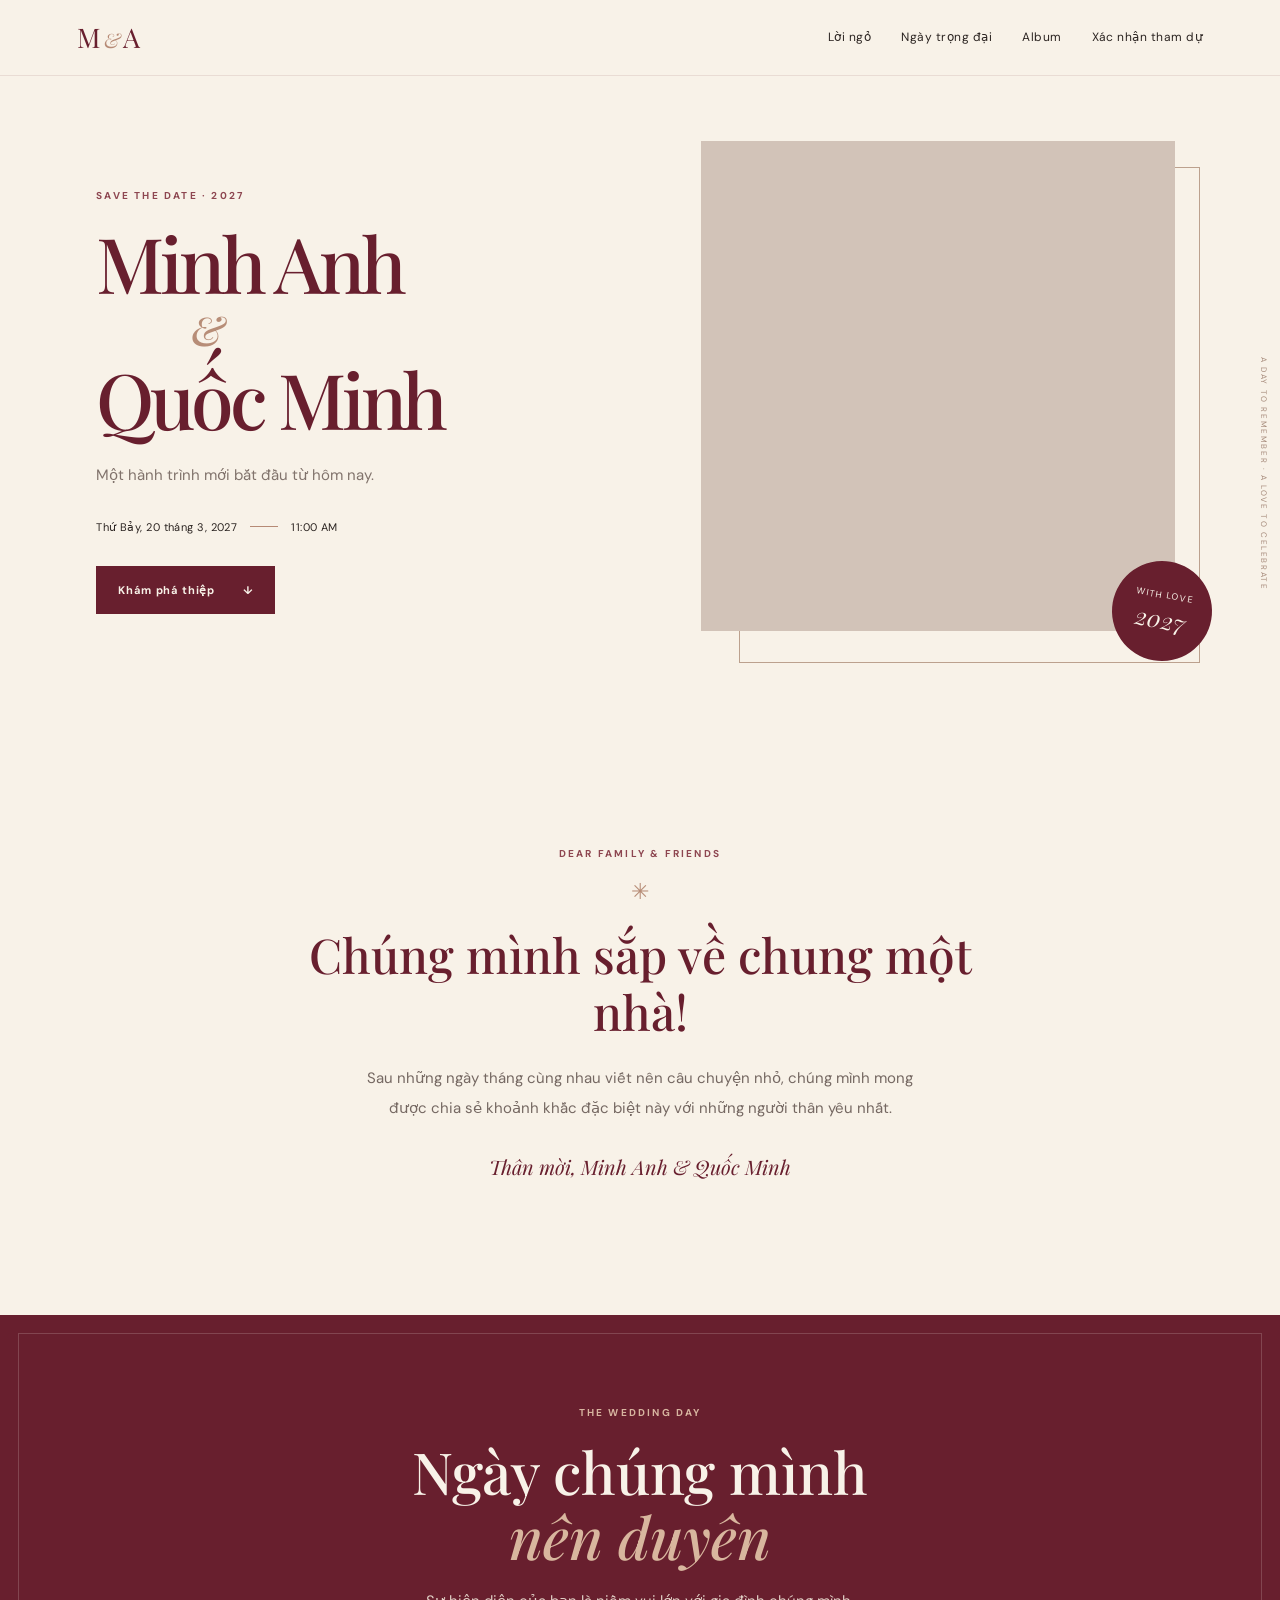
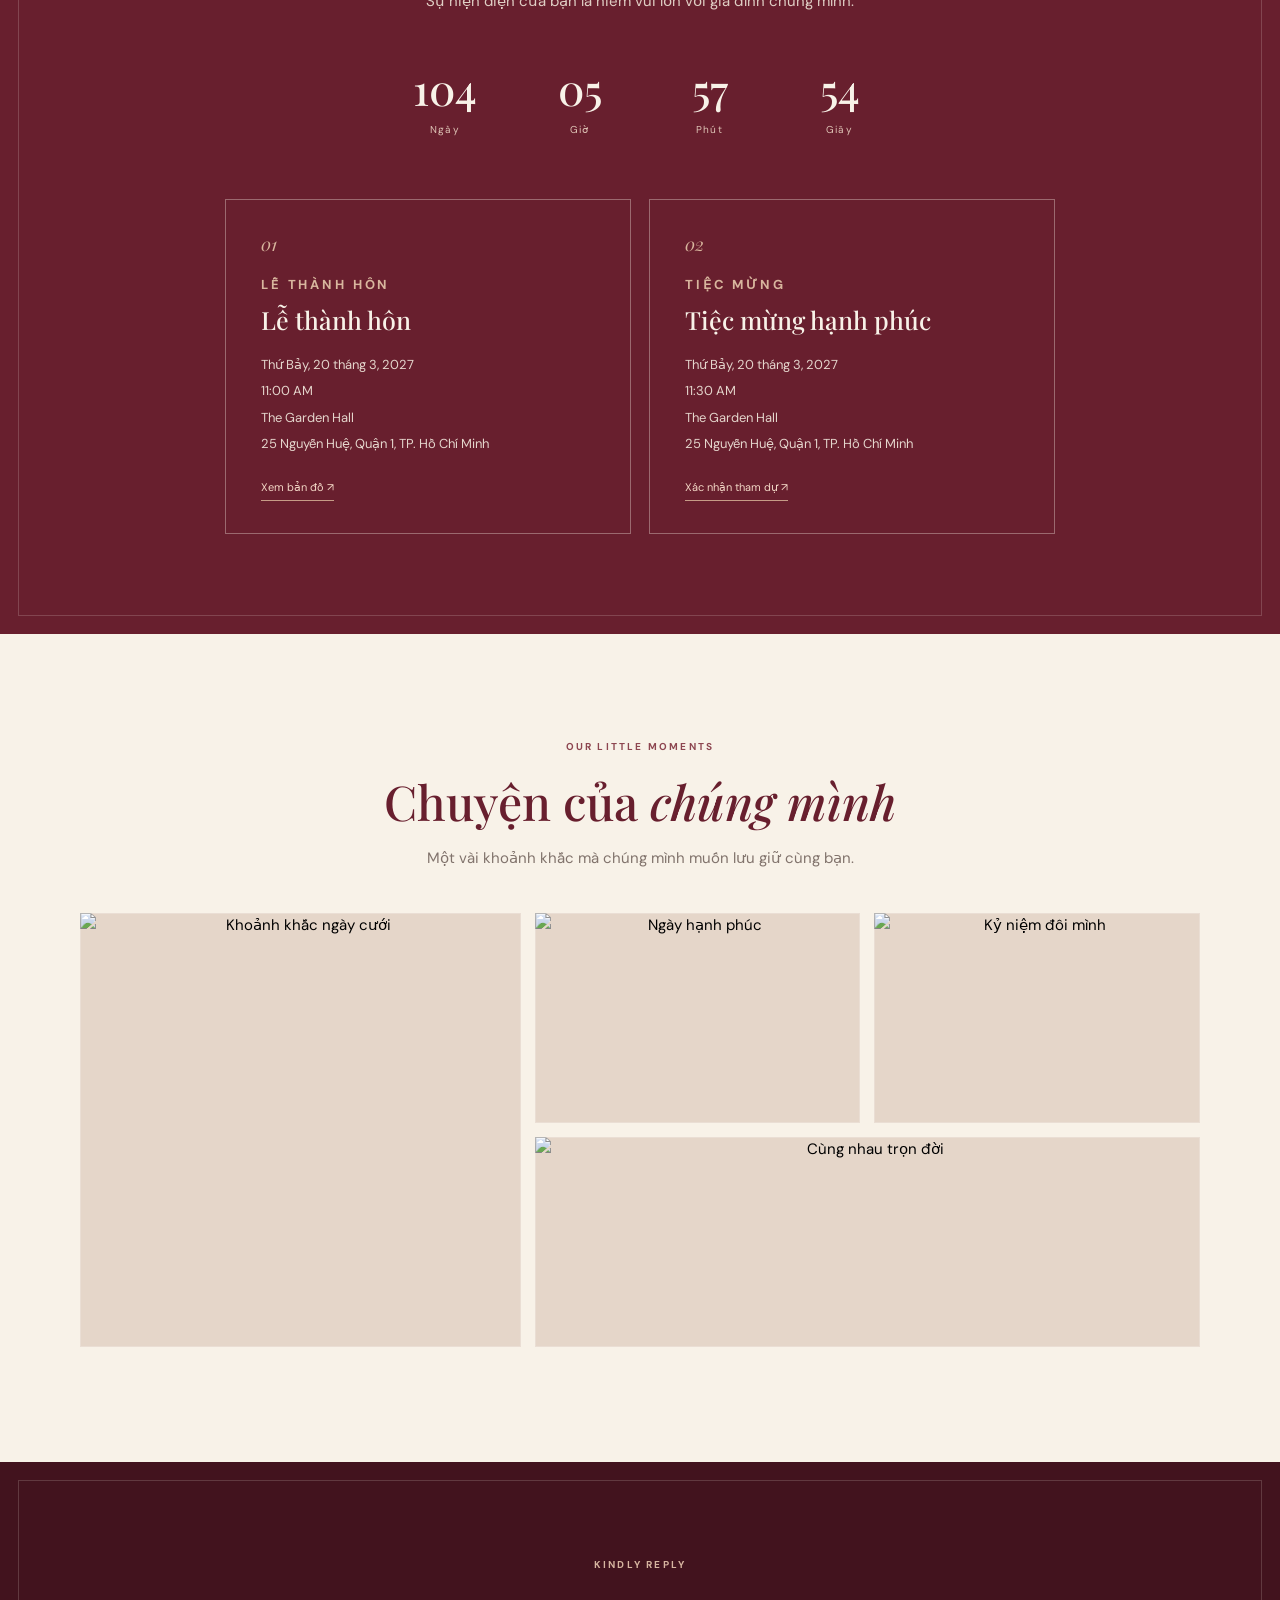
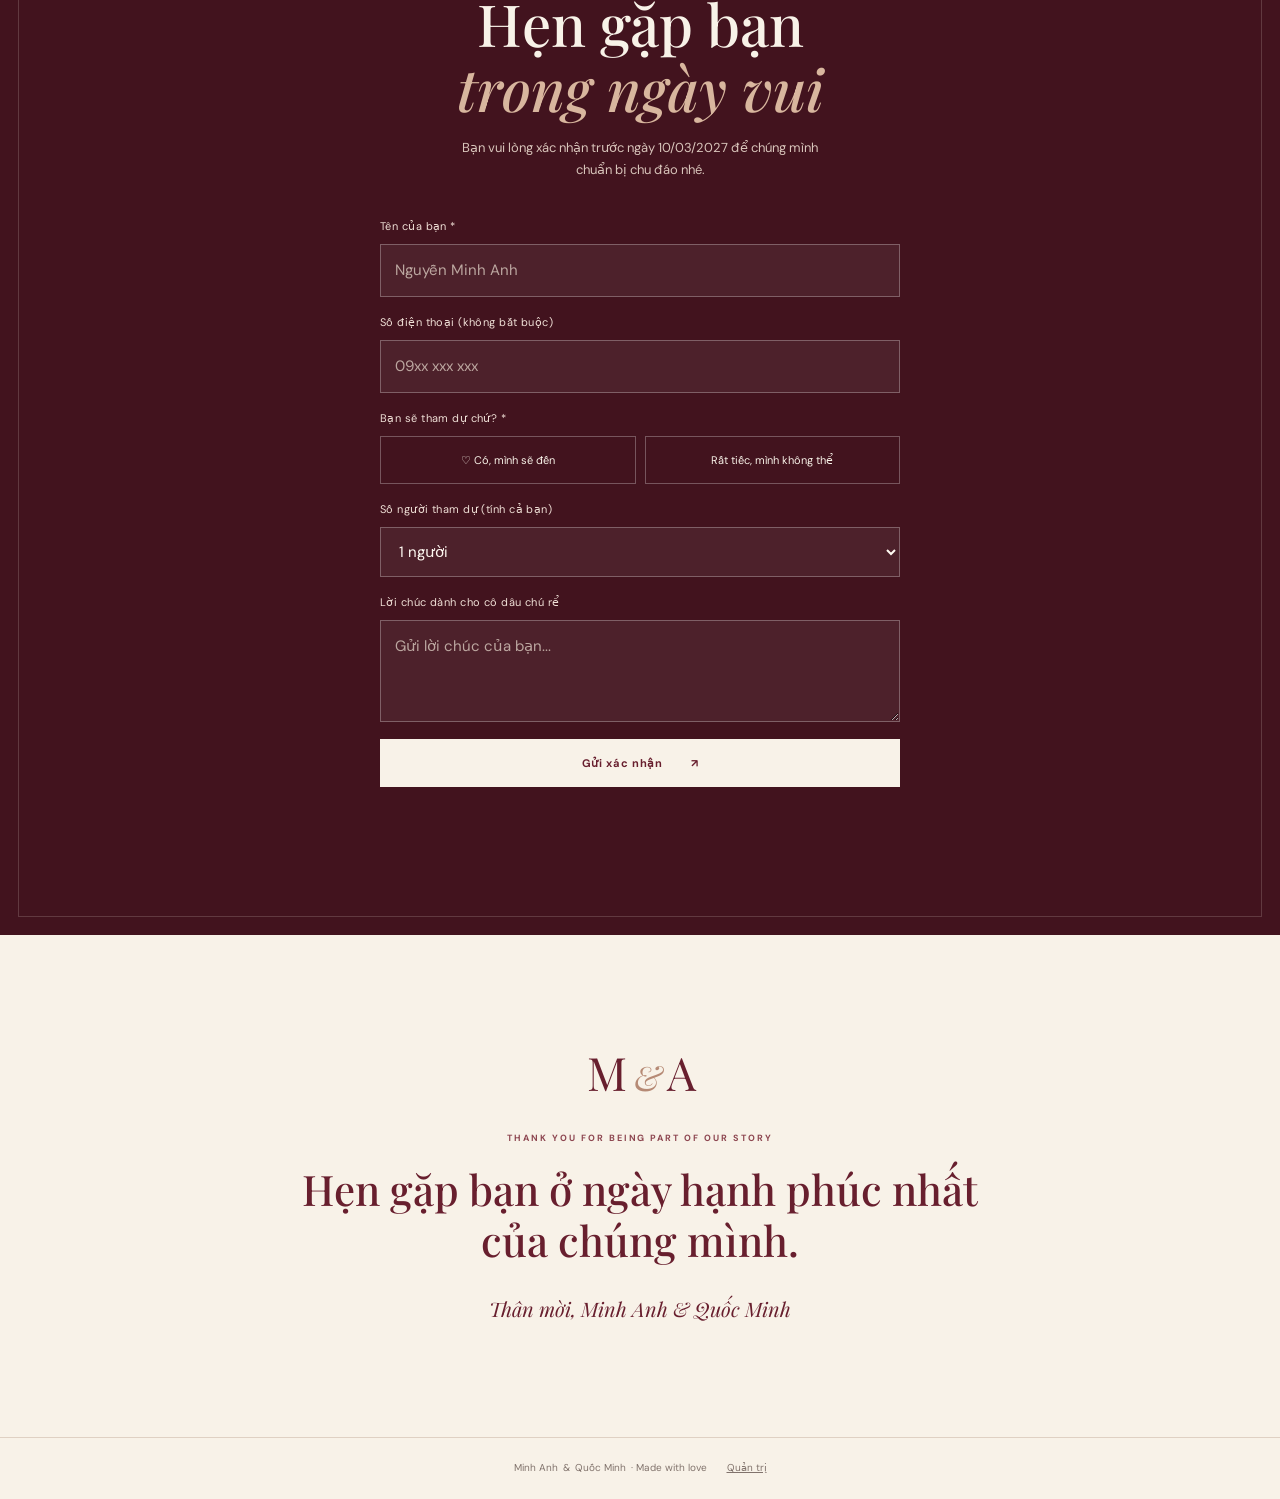
==== index.html @ 26b30cd2 "master" ====
<!doctype html>
<html lang="vi">
<head>
  <meta charset="utf-8">
  <meta name="viewport" content="width=device-width, initial-scale=1">
  <meta name="theme-color" content="#651d2b">
  <meta name="description" content="Thiệp mời cưới trực tuyến">
  <title>Thiệp cưới | Minh & An</title>
  <link rel="preconnect" href="https://fonts.googleapis.com">
  <link rel="preconnect" href="https://fonts.gstatic.com" crossorigin>
  <link href="https://fonts.googleapis.com/css2?family=DM+Sans:wght@400;500;600;700&family=Playfair+Display:ital,wght@0,500;0,600;0,700;1,500;1,600&display=swap" rel="stylesheet">
  <link rel="stylesheet" href="style.css">
</head>
<body class="invitation-page">
  <header class="site-header">
    <a class="brand" href="#home" aria-label="Về đầu trang">M <span>&</span> A</a>
    <nav class="desktop-nav" aria-label="Điều hướng chính">
      <a href="#story">Lời ngỏ</a><a href="#details">Ngày trọng đại</a><a href="#gallery">Album</a><a href="#rsvp">Xác nhận tham dự</a>
    </nav>
    <button class="menu-toggle" id="menuToggle" aria-label="Mở menu" aria-expanded="false">☰</button>
  </header>

  <main>
    <section class="hero section-shell" id="home">
      <div class="hero-copy">
        <p class="eyebrow" data-bind="eyebrow">SAVE THE DATE · 2027</p>
        <h1><span data-bind="bride">Minh Anh</span><i>&</i><span data-bind="groom">Quốc Minh</span></h1>
        <p class="hero-subtitle" data-bind="heroMessage">Một hành trình mới bắt đầu từ hôm nay.</p>
        <div class="hero-date"><span data-bind="dateText">Thứ Bảy, 20 tháng 3, 2027</span><span class="date-line"></span><span data-bind="timeText">11:00 AM</span></div>
        <a class="button button-dark" href="#details">Khám phá thiệp <span aria-hidden="true">↓</span></a>
      </div>
      <div class="hero-image-wrap">
        <div class="hero-image" id="heroImage" role="img" aria-label="Ảnh cô dâu chú rể"></div>
        <div class="image-stamp">WITH LOVE<br><span>2027</span></div>
      </div>
      <div class="hero-vertical">A DAY TO REMEMBER · A LOVE TO CELEBRATE</div>
    </section>

    <section class="intro-section section-shell" id="story">
      <p class="eyebrow">DEAR FAMILY & FRIENDS</p>
      <div class="ornament">✳</div>
      <h2 data-bind="introTitle">Chúng mình sắp về chung một nhà!</h2>
      <p class="body-copy" data-bind="introText">Sau những ngày tháng cùng nhau viết nên câu chuyện nhỏ, chúng mình mong được chia sẻ khoảnh khắc đặc biệt này với những người thân yêu nhất.</p>
      <p class="signature" data-bind="signature">Thân mời, Minh Anh & Quốc Minh</p>
    </section>

    <section class="details-section" id="details">
      <div class="details-inner section-shell">
        <div class="details-heading">
          <p class="eyebrow eyebrow-light">THE WEDDING DAY</p>
          <h2>Ngày chúng mình<br><em>nên duyên</em></h2>
          <p data-bind="detailsMessage">Sự hiện diện của bạn là niềm vui lớn với gia đình chúng mình.</p>
        </div>
        <div class="countdown" aria-label="Đếm ngược đến ngày cưới">
          <div><strong id="days">000</strong><span>Ngày</span></div>
          <div><strong id="hours">00</strong><span>Giờ</span></div>
          <div><strong id="minutes">00</strong><span>Phút</span></div>
          <div><strong id="seconds">00</strong><span>Giây</span></div>
        </div>
        <div class="event-grid">
          <article class="event-card">
            <span class="event-icon">01</span><p class="eyebrow">LỄ THÀNH HÔN</p>
            <h3 data-bind="ceremonyTitle">Lễ thành hôn</h3>
            <p data-bind="dateText">Thứ Bảy, 20 tháng 3, 2027</p>
            <p data-bind="timeText">11:00 AM</p>
            <p data-bind="venue">The Garden Hall</p>
            <p data-bind="address">25 Nguyễn Huệ, Quận 1, TP. Hồ Chí Minh</p>
            <a class="text-link" id="mapLink" href="https://maps.google.com" target="_blank" rel="noreferrer">Xem bản đồ ↗</a>
          </article>
          <article class="event-card">
            <span class="event-icon">02</span><p class="eyebrow">TIỆC MỪNG</p>
            <h3 data-bind="receptionTitle">Tiệc mừng hạnh phúc</h3>
            <p data-bind="dateText">Thứ Bảy, 20 tháng 3, 2027</p>
            <p data-bind="receptionTime">11:30 AM</p>
            <p data-bind="venue">The Garden Hall</p>
            <p data-bind="address">25 Nguyễn Huệ, Quận 1, TP. Hồ Chí Minh</p>
            <a class="text-link" href="#rsvp">Xác nhận tham dự ↗</a>
          </article>
        </div>
      </div>
    </section>

    <section class="gallery-section section-shell" id="gallery">
      <div class="section-heading">
        <p class="eyebrow">OUR LITTLE MOMENTS</p><h2>Chuyện của <em>chúng mình</em></h2>
        <p>Một vài khoảnh khắc mà chúng mình muốn lưu giữ cùng bạn.</p>
      </div>
      <div class="gallery-grid" id="galleryGrid"></div>
    </section>

    <section class="rsvp-section" id="rsvp">
      <div class="rsvp-card">
        <p class="eyebrow eyebrow-light">KINDLY REPLY</p>
        <h2>Hẹn gặp bạn<br><em>trong ngày vui</em></h2>
        <p class="rsvp-intro">Bạn vui lòng xác nhận trước ngày <span data-bind="rsvpDeadline">10/03/2027</span> để chúng mình chuẩn bị chu đáo nhé.</p>
        <form id="rsvpForm" class="rsvp-form">
          <label for="guestName">Tên của bạn *</label><input id="guestName" name="name" required maxlength="100" placeholder="Nguyễn Minh Anh">
          <label for="guestPhone">Số điện thoại (không bắt buộc)</label><input id="guestPhone" name="phone" inputmode="tel" maxlength="30" placeholder="09xx xxx xxx">
          <label>Bạn sẽ tham dự chứ? *</label>
          <div class="radio-cards"><label><input type="radio" name="attendance" value="yes" required><span>♡ Có, mình sẽ đến</span></label><label><input type="radio" name="attendance" value="no"><span>Rất tiếc, mình không thể</span></label></div>
          <label for="guestCount">Số người tham dự (tính cả bạn)</label><select id="guestCount" name="count"><option value="1">1 người</option><option value="2">2 người</option><option value="3">3 người</option><option value="4">4 người</option><option value="5">5 người</option></select>
          <label for="guestMessage">Lời chúc dành cho cô dâu chú rể</label><textarea id="guestMessage" name="message" rows="3" maxlength="500" placeholder="Gửi lời chúc của bạn..."></textarea>
          <button class="button button-cream" type="submit">Gửi xác nhận <span>↗</span></button>
          <p id="rsvpFeedback" class="form-feedback" role="status"></p>
        </form>
      </div>
    </section>

    <section class="closing-section section-shell">
      <div class="closing-mark">M <span>&</span> A</div>
      <p class="eyebrow">THANK YOU FOR BEING PART OF OUR STORY</p>
      <h2 data-bind="closingText">Hẹn gặp bạn ở ngày hạnh phúc nhất của chúng mình.</h2>
      <p class="signature" data-bind="signature">Thân mời, Minh Anh & Quốc Minh</p>
    </section>
  </main>

  <footer class="site-footer"><span data-bind="bride">Minh Anh</span> & <span data-bind="groom">Quốc Minh</span> · Made with love <a href="admin.html">Quản trị</a></footer>
  <script src="app.js"></script>
</body>
</html>
---- style.css ----
:root{--wine:#681f2e;--wine-deep:#42131e;--wine-light:#8d4650;--cream:#f8f2e8;--paper:#fffaf2;--ink:#2b2421;--muted:#81736c;--line:#dfd1c3;--serif:"Playfair Display",Georgia,serif;--sans:"DM Sans",Arial,sans-serif}*{box-sizing:border-box}html{scroll-behavior:smooth;scroll-padding-top:80px}body{margin:0;background:var(--cream);color:var(--ink);font-family:var(--sans);font-size:15px;line-height:1.65}a{color:inherit;text-decoration:none}button,input,textarea,select{font:inherit}.site-header{height:76px;padding:0 6vw;display:flex;align-items:center;justify-content:space-between;background:var(--cream);position:sticky;top:0;z-index:20;border-bottom:1px solid rgba(104,31,46,.1)}.brand,.closing-mark{font-family:var(--serif);font-size:27px;color:var(--wine);letter-spacing:-2px}.brand span,.closing-mark span{font-style:italic;font-size:.75em;color:#b68a75}.desktop-nav{display:flex;gap:30px;font-size:12px;letter-spacing:.04em}.desktop-nav a:hover,.text-link:hover{color:#a15b5b}.menu-toggle{display:none;border:0;background:none;color:var(--wine);font-size:24px}.section-shell{width:min(1120px,88vw);margin:auto}.hero{min-height:650px;display:grid;grid-template-columns:1fr .92fr;align-items:center;gap:7%;padding-top:65px;padding-bottom:85px;position:relative}.hero-copy{padding:35px 0 35px 3%}.eyebrow{font-size:10px;letter-spacing:.22em;font-weight:700;color:var(--wine-light);margin:0 0 18px}.hero h1{font:500 clamp(48px,6vw,82px)/1.03 var(--serif);letter-spacing:-.055em;color:var(--wine);margin:0 0 25px;display:flex;flex-direction:column}.hero h1 i{font-size:.53em;font-weight:500;padding:7px 0 8px 18%;color:#b78d77}.hero-subtitle{color:var(--muted);max-width:340px;margin-bottom:28px}.hero-date{display:flex;gap:13px;align-items:center;font-size:11px;letter-spacing:.04em;margin:30px 0}.date-line{width:28px;height:1px;background:#b68a75}.button{min-height:48px;padding:0 22px;display:inline-flex;align-items:center;justify-content:center;gap:28px;border:0;cursor:pointer;letter-spacing:.06em;font-size:11px;font-weight:700;transition:transform .2s,background .2s}.button:hover{transform:translateY(-2px)}.button-dark{background:var(--wine);color:var(--cream)}.button-cream{background:var(--cream);color:var(--wine);width:100%;margin-top:8px}.hero-image-wrap{position:relative;padding:0 5% 6% 0}.hero-image{height:490px;background:#d7c2b2 url("https://images.unsplash.com/photo-1519741497674-611481863552?auto=format&fit=crop&w=1100&q=85") center/cover no-repeat;filter:saturate(.7)}.hero-image-wrap:after{content:"";position:absolute;z-index:-1;top:5%;right:0;width:92%;height:95%;border:1px solid #bca18e}.image-stamp{position:absolute;right:-12px;bottom:0;background:var(--wine);color:var(--cream);width:100px;height:100px;border-radius:50%;display:grid;place-content:center;text-align:center;font-size:9px;letter-spacing:.15em;line-height:1.8;transform:rotate(10deg)}.image-stamp span{font:italic 24px var(--serif);letter-spacing:0}.hero-vertical{position:absolute;right:-5.5vw;top:42%;writing-mode:vertical-rl;font-size:8px;letter-spacing:.2em;color:#a68b7b}.intro-section{text-align:center;padding:100px 0 115px;max-width:720px}.intro-section .eyebrow{margin-bottom:12px}.ornament{font-size:22px;color:#b78d77;margin:12px}.intro-section h2,.section-heading h2,.closing-section h2{font:500 clamp(30px,4vw,48px)/1.2 var(--serif);color:var(--wine);margin:15px 0 22px}.body-copy{max-width:560px;margin:0 auto;color:#756862;line-height:2}.signature{font:italic 20px var(--serif);color:var(--wine);margin-top:30px}.details-section{background:var(--wine);color:var(--cream);padding:90px 0 100px;position:relative;overflow:hidden}.details-section:before{content:"";position:absolute;inset:18px;border:1px solid rgba(248,242,232,.18);pointer-events:none}.details-inner{position:relative}.details-heading{text-align:center;max-width:560px;margin:auto}.eyebrow-light{color:#d7b5a0}.details-heading h2,.rsvp-card h2{font:500 clamp(38px,5vw,58px)/1.12 var(--serif);margin:0 0 20px}.details-heading h2 em,.rsvp-card h2 em{color:#d8b69e;font-weight:500}.details-heading>p:last-child{color:#e0cfc5}.countdown{display:flex;justify-content:center;gap:clamp(20px,6vw,75px);margin:45px 0 60px}.countdown div{display:flex;flex-direction:column;text-align:center;min-width:55px}.countdown strong{font:500 clamp(30px,4vw,43px) var(--serif);font-variant-numeric:tabular-nums}.countdown span{font-size:10px;color:#dfc5b7;letter-spacing:.13em;margin-top:5px}.event-grid{display:grid;grid-template-columns:1fr 1fr;gap:18px;max-width:830px;margin:auto}.event-card{border:1px solid rgba(248,242,232,.35);padding:32px 35px;position:relative}.event-icon{font:italic 18px var(--serif);color:#d8b69e;display:block;margin-bottom:18px}.event-card .eyebrow{color:#d8b69e;margin-bottom:8px}.event-card h3{font:500 25px var(--serif);margin:0 0 18px}.event-card p{margin:5px 0;color:#e4d5cc;font-size:13px}.event-card .text-link{display:inline-block;border-bottom:1px solid #c69c87;margin-top:18px;padding-bottom:4px;color:#f3d7c6;font-size:11px}.gallery-section{padding:105px 0 115px}.section-heading{text-align:center;margin-bottom:42px}.section-heading h2{margin:0 0 15px}.section-heading>p:last-child{color:var(--muted)}.gallery-grid{display:grid;grid-template-columns:1.15fr .85fr .85fr;grid-template-rows:210px 210px;gap:14px}.gallery-item{position:relative;overflow:hidden;background:#e5d6c9;cursor:pointer;border:0;padding:0;min-height:170px}.gallery-item:first-child{grid-row:span 2}.gallery-item:nth-child(4){grid-column:2 / 4}.gallery-item img{width:100%;height:100%;object-fit:cover;display:block;transition:transform .6s;filter:saturate(.72)}.gallery-item:hover img{transform:scale(1.04)}.gallery-item:after{content:"";position:absolute;inset:0;border:1px solid rgba(255,255,255,.2);pointer-events:none}.rsvp-section{background:var(--wine-deep);padding:95px 6vw;display:flex;justify-content:center;position:relative}.rsvp-section:before{content:"";position:absolute;inset:18px;border:1px solid rgba(248,242,232,.17);pointer-events:none}.rsvp-card{width:min(520px,100%);color:var(--cream);position:relative}.rsvp-card>.eyebrow,.rsvp-card h2{text-align:center}.rsvp-card h2{margin-bottom:16px}.rsvp-intro{text-align:center;color:#d8c4ba;font-size:13px;margin:0 auto 30px;max-width:380px}.rsvp-form{display:flex;flex-direction:column;gap:9px}.rsvp-form>label{font-size:11px;letter-spacing:.04em;margin-top:7px;color:#f0e0d7}.rsvp-form input:not([type=radio]),.rsvp-form textarea,.rsvp-form select{width:100%;background:rgba(255,255,255,.06);border:1px solid rgba(255,255,255,.28);padding:13px 14px;color:#fffaf2;border-radius:0;outline:none}.rsvp-form input::placeholder,.rsvp-form textarea::placeholder{color:#bca7a0}.rsvp-form select option{color:#2b2421}.rsvp-form input:focus,.rsvp-form textarea:focus,.rsvp-form select:focus{border-color:#e4c1aa}.radio-cards{display:grid;grid-template-columns:1fr 1fr;gap:9px}.radio-cards label{cursor:pointer}.radio-cards input{position:absolute;opacity:0}.radio-cards span{display:flex;align-items:center;justify-content:center;min-height:48px;border:1px solid rgba(255,255,255,.28);font-size:11px;padding:8px;text-align:center}.radio-cards input:checked+span{background:var(--cream);color:var(--wine)}.form-feedback{min-height:20px;text-align:center;font-size:12px;color:#e6c7b4}.closing-section{text-align:center;padding:100px 0 95px;max-width:700px}.closing-mark{font-size:46px;margin-bottom:20px}.closing-section h2{font-size:clamp(28px,4vw,42px)}.closing-section .eyebrow{font-size:9px}.site-footer{border-top:1px solid var(--line);padding:22px 6vw;display:flex;justify-content:center;align-items:center;gap:5px;font-size:10px;color:var(--muted)}.site-footer a{margin-left:15px;text-decoration:underline}.menu-toggle{cursor:pointer}
.admin-page{background:#f4efe7;min-height:100vh}.admin-header{background:var(--wine);color:var(--cream);padding:20px max(5vw,20px);display:flex;align-items:center;justify-content:space-between;gap:20px}.admin-header h1{font:500 25px var(--serif);margin:0}.admin-header p{font-size:12px;margin:4px 0 0;color:#e2cfc5}.admin-header .button{background:var(--cream);color:var(--wine)}.admin-layout{width:min(1160px,92vw);margin:35px auto 70px;display:grid;grid-template-columns:220px 1fr;gap:25px;align-items:start}.admin-sidebar{background:#fffaf4;padding:15px;position:sticky;top:20px;border:1px solid var(--line)}.admin-tab{display:block;width:100%;text-align:left;border:0;background:transparent;padding:12px 13px;cursor:pointer;color:#655750;font-size:13px}.admin-tab.active,.admin-tab:hover{background:#f0e4d9;color:var(--wine)}.admin-main{min-width:0}.admin-panel{display:none;background:#fffaf4;border:1px solid var(--line);padding:clamp(20px,4vw,38px)}.admin-panel.active{display:block}.admin-panel h2{font:500 30px var(--serif);color:var(--wine);margin:0 0 8px}.panel-desc{color:var(--muted);font-size:13px;margin:0 0 25px}.admin-form{display:grid;grid-template-columns:1fr 1fr;gap:16px}.field{display:flex;flex-direction:column;gap:6px}.field.full{grid-column:1/-1}.field label{font-size:12px;font-weight:600;color:#554741}.field input,.field textarea,.field select{border:1px solid #d9cabe;background:white;padding:11px 12px;width:100%;min-width:0;color:var(--ink);border-radius:0}.field input:focus,.field textarea:focus{outline:1px solid var(--wine)}.admin-actions{display:flex;gap:10px;flex-wrap:wrap;margin-top:22px}.admin-button{background:var(--wine);color:white;border:0;padding:12px 17px;font-size:12px;cursor:pointer}.admin-button.secondary{background:transparent;color:var(--wine);border:1px solid var(--wine)}.notice{background:#f3e8dc;padding:12px 14px;font-size:12px;color:#6c4a3c;margin:15px 0;line-height:1.6}.admin-status{font-size:12px;color:#39714d;min-height:20px;margin-top:12px}.table-wrap{overflow-x:auto}.rsvp-table{border-collapse:collapse;width:100%;font-size:12px;margin-top:15px}.rsvp-table th,.rsvp-table td{padding:11px 10px;border-bottom:1px solid var(--line);text-align:left;white-space:nowrap}.rsvp-table th{color:var(--wine);background:#f5ece3}.rsvp-table td:last-child{white-space:normal}.empty-state{padding:30px;text-align:center;color:var(--muted);font-size:13px}.photo-fields{display:grid;grid-template-columns:1fr 1fr;gap:14px}.photo-row{border:1px solid var(--line);padding:13px;min-width:0}.photo-row label{font-size:11px;display:block;margin-bottom:6px}.photo-row input{width:100%;padding:9px;border:1px solid var(--line);margin-bottom:8px}.photo-row img{width:100%;height:110px;object-fit:cover;background:#eee;display:block}.danger{color:#8a2936}.small{font-size:11px;color:var(--muted)}
@media(max-width:760px){.site-header{height:64px;padding:0 6vw}.menu-toggle{display:block}.desktop-nav{display:none;position:absolute;top:64px;left:0;right:0;background:var(--cream);padding:18px 6vw 24px;flex-direction:column;gap:16px;border-bottom:1px solid var(--line)}.desktop-nav.open{display:flex}.hero{grid-template-columns:1fr;gap:28px;padding-top:48px;padding-bottom:70px;width:86vw}.hero-copy{padding:0}.hero h1{font-size:clamp(54px,14vw,78px)}.hero-image-wrap{width:90%;margin:0 auto}.hero-image{height:370px}.hero-vertical{display:none}.hero-date{flex-wrap:wrap}.intro-section{padding:75px 0 85px}.details-section{padding:75px 0}.event-grid{grid-template-columns:1fr;max-width:470px}.event-card{padding:25px}.countdown{gap:clamp(15px,5vw,35px);margin:35px 0 45px}.countdown div{min-width:42px}.gallery-section{padding:75px 0}.gallery-grid{grid-template-columns:1fr 1fr;grid-template-rows:230px 160px 160px}.gallery-item:first-child{grid-row:span 2}.gallery-item:nth-child(4){grid-column:auto}.gallery-item:nth-child(5){grid-column:1/-1}.rsvp-section{padding:75px 7vw}.closing-section{padding:75px 0}.admin-header{align-items:flex-start;flex-direction:column}.admin-layout{grid-template-columns:1fr;margin-top:20px}.admin-sidebar{position:static;display:flex;overflow-x:auto;padding:7px;gap:4px}.admin-tab{white-space:nowrap;width:auto}.admin-form{grid-template-columns:1fr}.field.full{grid-column:auto}.photo-fields{grid-template-columns:1fr 1fr}.site-footer{flex-wrap:wrap;text-align:center}}@media(max-width:400px){.hero-image{height:310px}.gallery-grid{grid-template-rows:190px 130px 130px}.countdown{gap:12px}.countdown strong{font-size:28px}.countdown span{font-size:9px}.radio-cards{grid-template-columns:1fr}.photo-fields{grid-template-columns:1fr}}
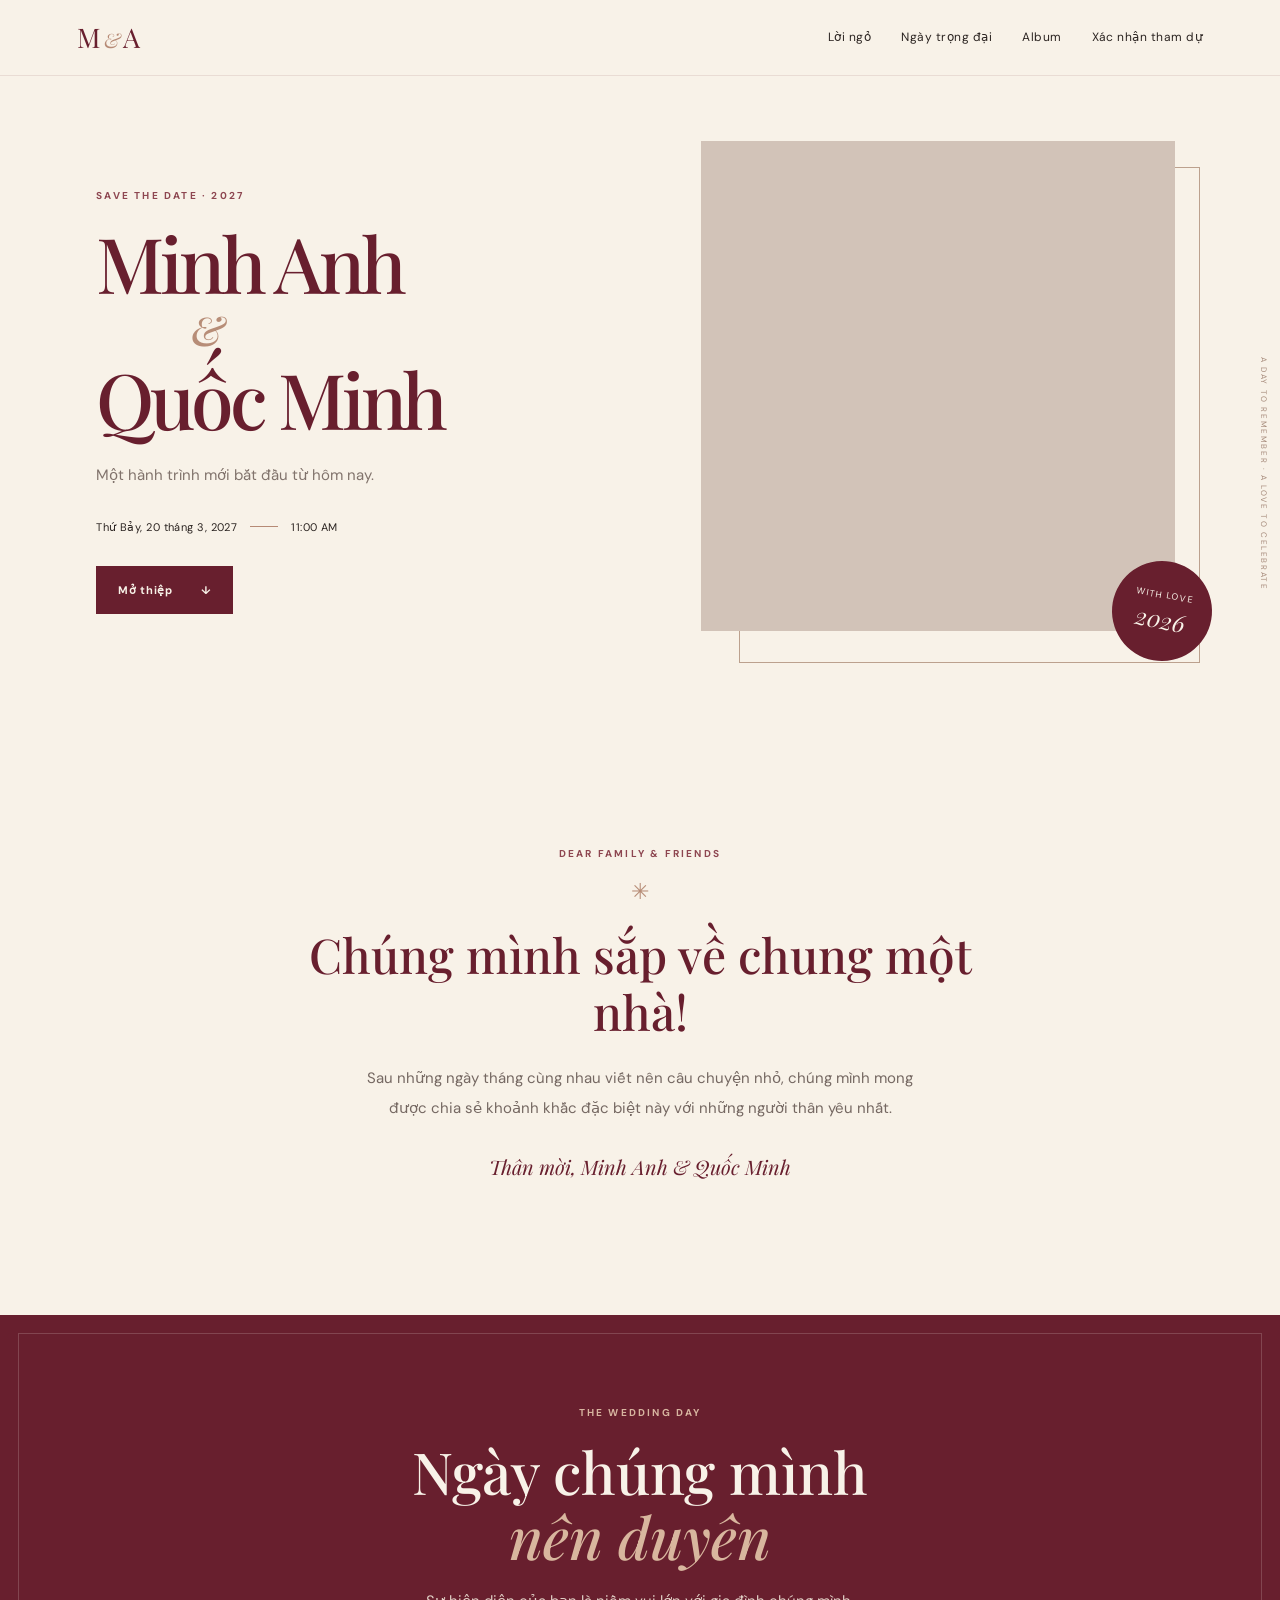
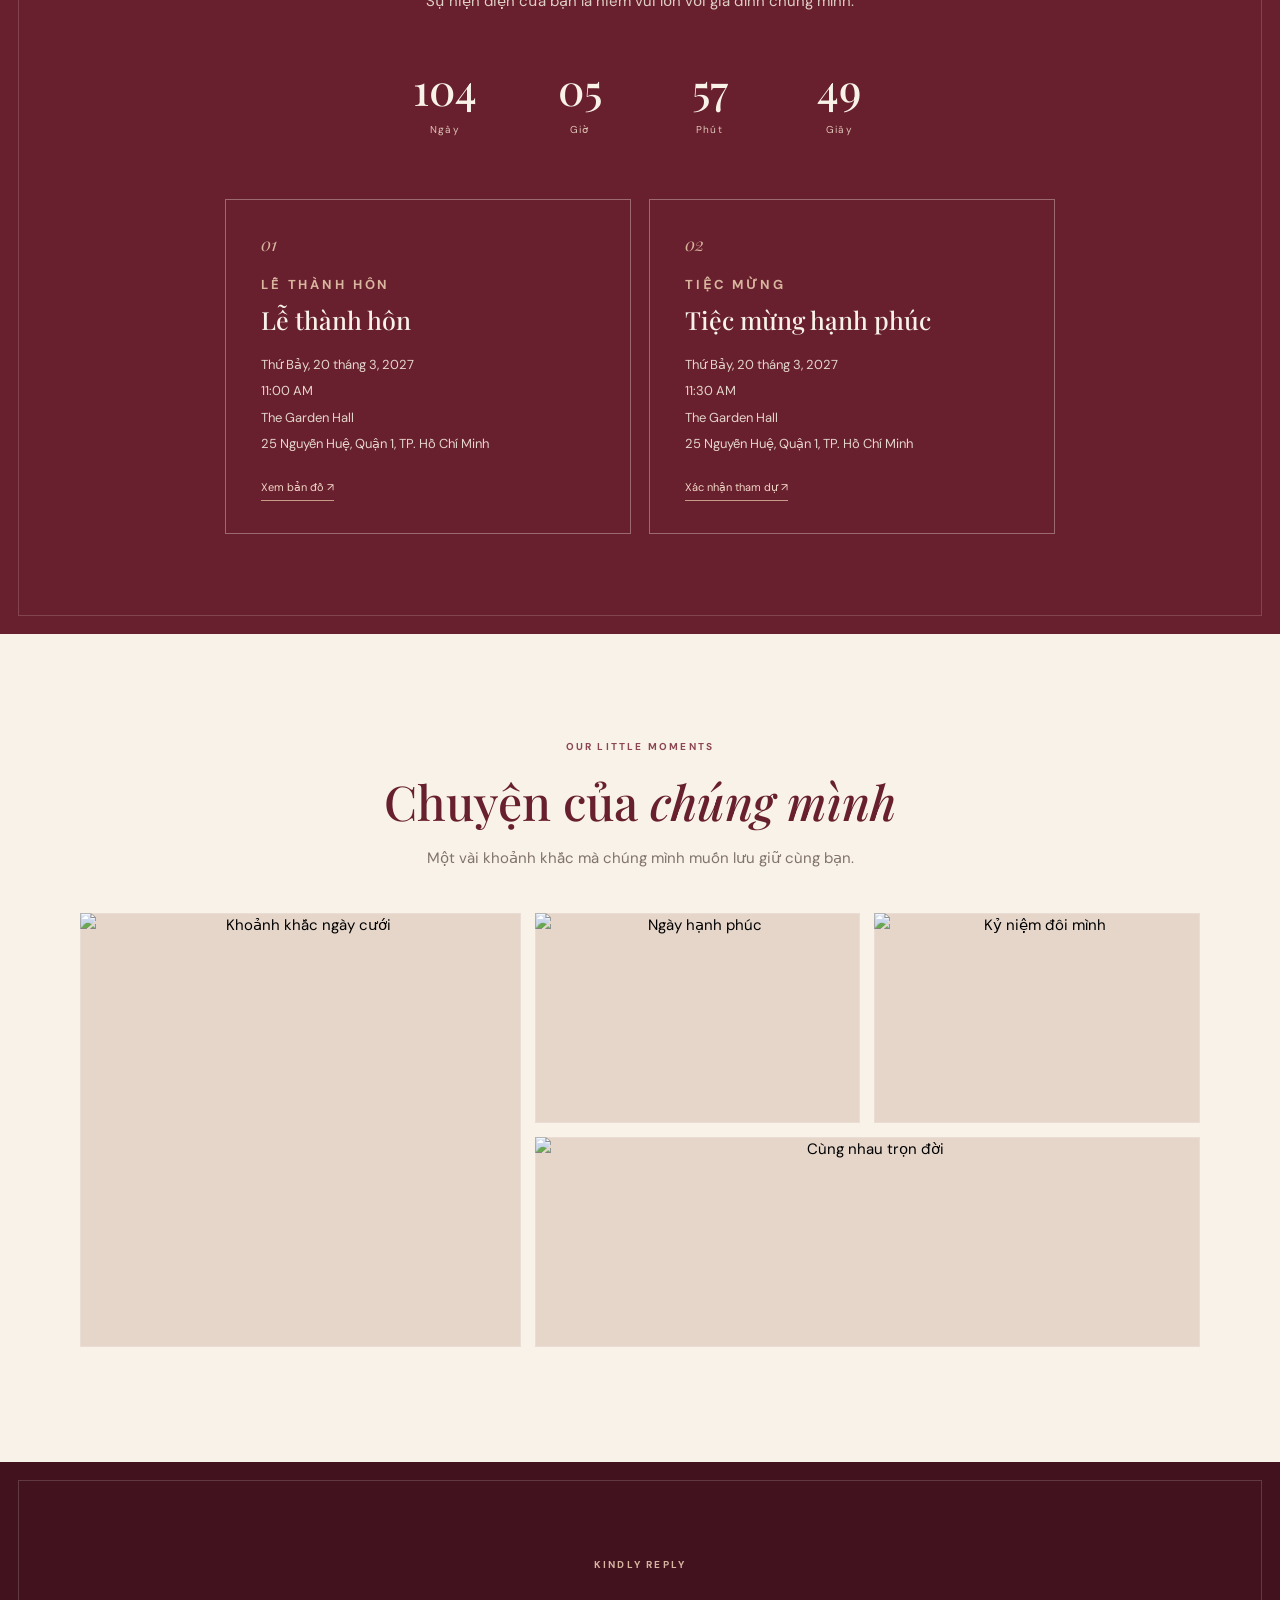
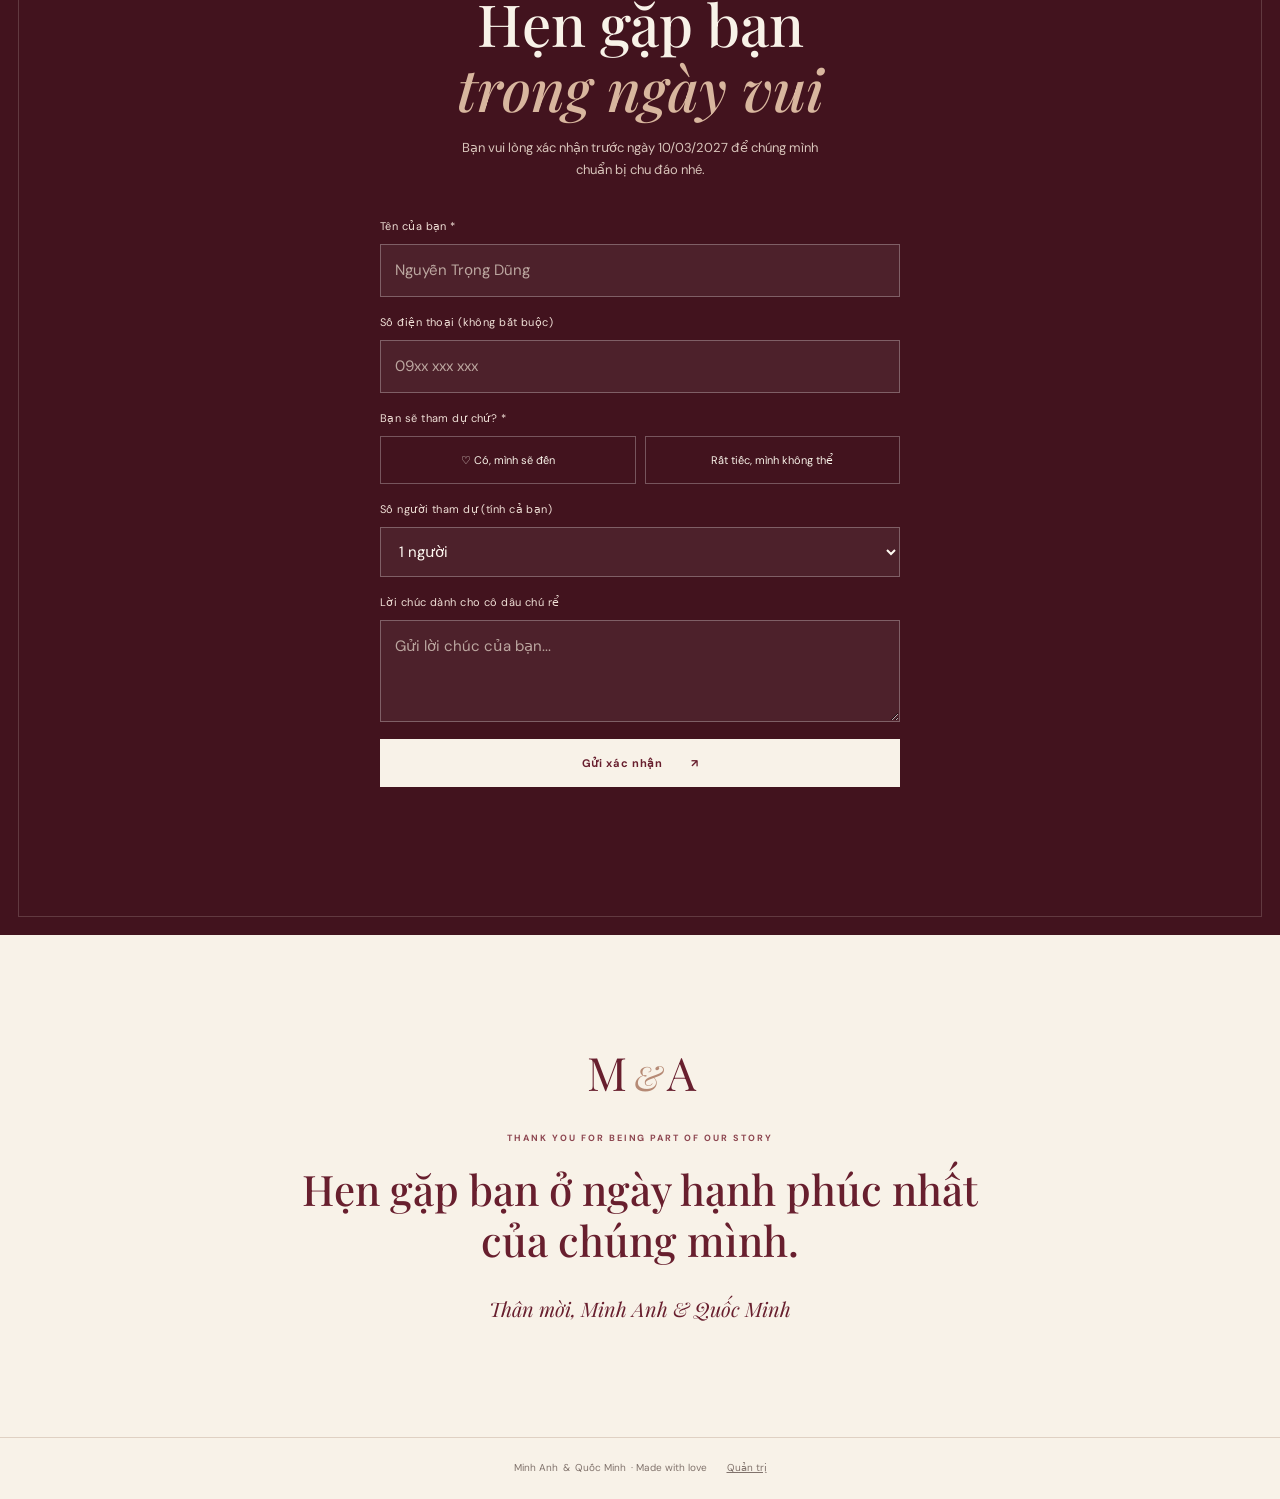
==== commit 85f9cf55: "Update ..." ====
--- a/index.html
+++ b/index.html
@@ -5,7 +5,7 @@
   <meta name="viewport" content="width=device-width, initial-scale=1">
   <meta name="theme-color" content="#651d2b">
   <meta name="description" content="Thiệp mời cưới trực tuyến">
-  <title>Thiệp cưới | Minh & An</title>
+  <title>Thiệp cưới | Dũng & Hà</title>
   <link rel="preconnect" href="https://fonts.googleapis.com">
   <link rel="preconnect" href="https://fonts.gstatic.com" crossorigin>
   <link href="https://fonts.googleapis.com/css2?family=DM+Sans:wght@400;500;600;700&family=Playfair+Display:ital,wght@0,500;0,600;0,700;1,500;1,600&display=swap" rel="stylesheet">
@@ -23,15 +23,15 @@
   <main>
     <section class="hero section-shell" id="home">
       <div class="hero-copy">
-        <p class="eyebrow" data-bind="eyebrow">SAVE THE DATE · 2027</p>
-        <h1><span data-bind="bride">Minh Anh</span><i>&</i><span data-bind="groom">Quốc Minh</span></h1>
+        <p class="eyebrow" data-bind="eyebrow">Ngày chung đôi · 2026</p>
+        <h1><span data-bind="bride">Trọng Dũng</span><i>&</i><span data-bind="groom">Thu Hà</span></h1>
         <p class="hero-subtitle" data-bind="heroMessage">Một hành trình mới bắt đầu từ hôm nay.</p>
-        <div class="hero-date"><span data-bind="dateText">Thứ Bảy, 20 tháng 3, 2027</span><span class="date-line"></span><span data-bind="timeText">11:00 AM</span></div>
-        <a class="button button-dark" href="#details">Khám phá thiệp <span aria-hidden="true">↓</span></a>
+        <div class="hero-date"><span data-bind="dateText">Thứ Hai, 16 tháng 11, 2026</span><span class="date-line"></span><span data-bind="timeText">14:00 AM</span></div>
+        <a class="button button-dark" href="#details"> Mở thiệp <span aria-hidden="true">↓</span></a>
       </div>
       <div class="hero-image-wrap">
         <div class="hero-image" id="heroImage" role="img" aria-label="Ảnh cô dâu chú rể"></div>
-        <div class="image-stamp">WITH LOVE<br><span>2027</span></div>
+        <div class="image-stamp">WITH LOVE<br><span>2026</span></div>
       </div>
       <div class="hero-vertical">A DAY TO REMEMBER · A LOVE TO CELEBRATE</div>
     </section>
@@ -41,7 +41,7 @@
       <div class="ornament">✳</div>
       <h2 data-bind="introTitle">Chúng mình sắp về chung một nhà!</h2>
       <p class="body-copy" data-bind="introText">Sau những ngày tháng cùng nhau viết nên câu chuyện nhỏ, chúng mình mong được chia sẻ khoảnh khắc đặc biệt này với những người thân yêu nhất.</p>
-      <p class="signature" data-bind="signature">Thân mời, Minh Anh & Quốc Minh</p>
+      <p class="signature" data-bind="signature">Thân mời, Trọng Dũng & Thu Hà</p>
     </section>
 
     <section class="details-section" id="details">
@@ -61,19 +61,19 @@
           <article class="event-card">
             <span class="event-icon">01</span><p class="eyebrow">LỄ THÀNH HÔN</p>
             <h3 data-bind="ceremonyTitle">Lễ thành hôn</h3>
-            <p data-bind="dateText">Thứ Bảy, 20 tháng 3, 2027</p>
-            <p data-bind="timeText">11:00 AM</p>
-            <p data-bind="venue">The Garden Hall</p>
-            <p data-bind="address">25 Nguyễn Huệ, Quận 1, TP. Hồ Chí Minh</p>
+            <p data-bind="dateText">Thứ Hai, 16 tháng 11, 2026</p>
+            <p data-bind="timeText">14:00</p>
+            <p data-bind="venue">Tư gia nhà trai</p>
+            <p data-bind="address">Xóm 1, Tổ dân phố Thượng Mão, Phường Mão Điền, Thành phố Bắc Ninh</p>
             <a class="text-link" id="mapLink" href="https://maps.google.com" target="_blank" rel="noreferrer">Xem bản đồ ↗</a>
           </article>
           <article class="event-card">
             <span class="event-icon">02</span><p class="eyebrow">TIỆC MỪNG</p>
             <h3 data-bind="receptionTitle">Tiệc mừng hạnh phúc</h3>
-            <p data-bind="dateText">Thứ Bảy, 20 tháng 3, 2027</p>
-            <p data-bind="receptionTime">11:30 AM</p>
-            <p data-bind="venue">The Garden Hall</p>
-            <p data-bind="address">25 Nguyễn Huệ, Quận 1, TP. Hồ Chí Minh</p>
+            <p data-bind="dateText">Chủ nhật, 15 tháng 11, 2026</p>
+            <p data-bind="receptionTime">16:00</p>
+            <p data-bind="venue">Tư gia nhà trai</p>
+            <p data-bind="address">Xóm 1, Tổ dân phố Thượng Mão, Phường Mão Điền, Thành phố Bắc Ninh</p>
             <a class="text-link" href="#rsvp">Xác nhận tham dự ↗</a>
           </article>
         </div>
@@ -92,9 +92,9 @@
       <div class="rsvp-card">
         <p class="eyebrow eyebrow-light">KINDLY REPLY</p>
         <h2>Hẹn gặp bạn<br><em>trong ngày vui</em></h2>
-        <p class="rsvp-intro">Bạn vui lòng xác nhận trước ngày <span data-bind="rsvpDeadline">10/03/2027</span> để chúng mình chuẩn bị chu đáo nhé.</p>
+        <p class="rsvp-intro">Bạn vui lòng xác nhận trước ngày <span data-bind="rsvpDeadline">10/03/2026</span> để chúng mình chuẩn bị chu đáo nhé.</p>
         <form id="rsvpForm" class="rsvp-form">
-          <label for="guestName">Tên của bạn *</label><input id="guestName" name="name" required maxlength="100" placeholder="Nguyễn Minh Anh">
+          <label for="guestName">Tên của bạn *</label><input id="guestName" name="name" required maxlength="100" placeholder="Nguyễn Trọng Dũng">
           <label for="guestPhone">Số điện thoại (không bắt buộc)</label><input id="guestPhone" name="phone" inputmode="tel" maxlength="30" placeholder="09xx xxx xxx">
           <label>Bạn sẽ tham dự chứ? *</label>
           <div class="radio-cards"><label><input type="radio" name="attendance" value="yes" required><span>♡ Có, mình sẽ đến</span></label><label><input type="radio" name="attendance" value="no"><span>Rất tiếc, mình không thể</span></label></div>
@@ -110,11 +110,11 @@
       <div class="closing-mark">M <span>&</span> A</div>
       <p class="eyebrow">THANK YOU FOR BEING PART OF OUR STORY</p>
       <h2 data-bind="closingText">Hẹn gặp bạn ở ngày hạnh phúc nhất của chúng mình.</h2>
-      <p class="signature" data-bind="signature">Thân mời, Minh Anh & Quốc Minh</p>
+      <p class="signature" data-bind="signature">Thân mời, Trọng Dũng & Thu Hà</p>
     </section>
   </main>
 
-  <footer class="site-footer"><span data-bind="bride">Minh Anh</span> & <span data-bind="groom">Quốc Minh</span> · Made with love <a href="admin.html">Quản trị</a></footer>
+  <footer class="site-footer"><span data-bind="bride">Trọng Dũng</span> & <span data-bind="groom">Thu Hà</span> · Made with love <a href="admin.html">Quản trị</a></footer>
   <script src="app.js"></script>
 </body>
 </html>
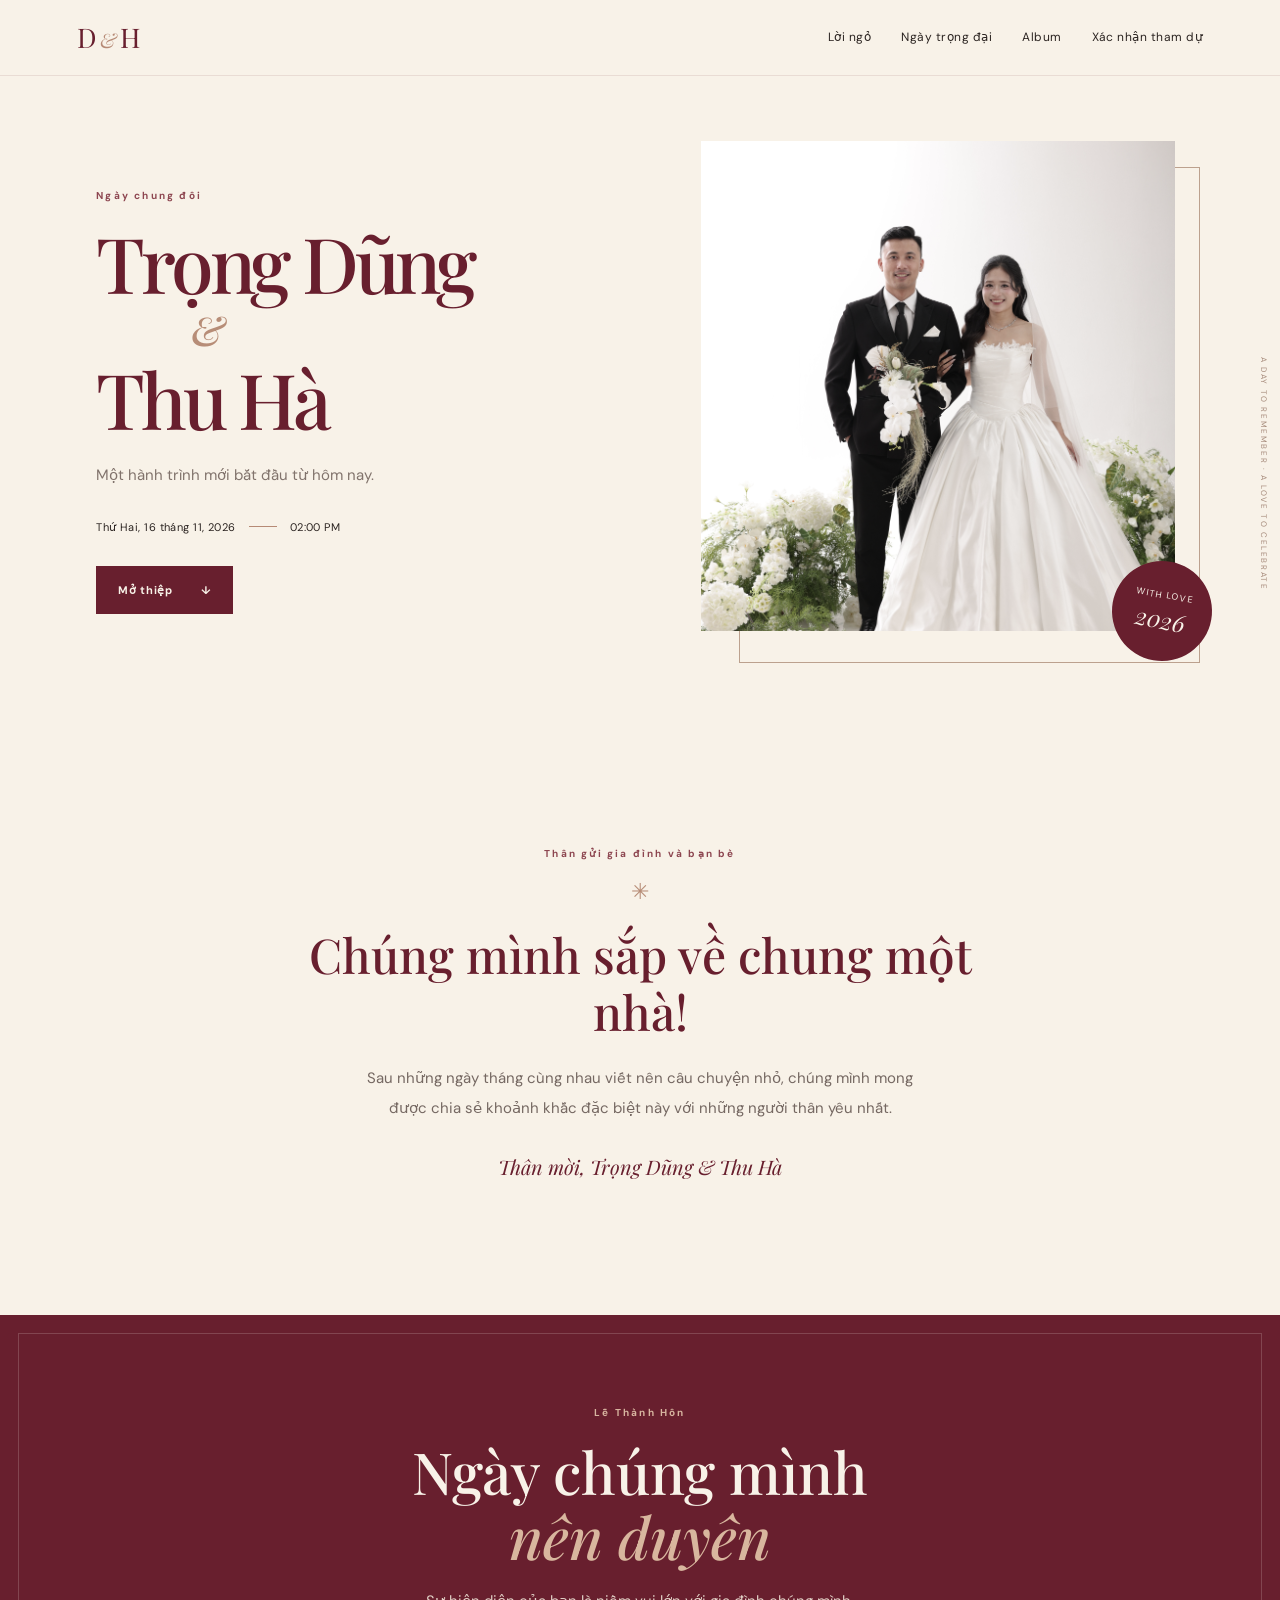
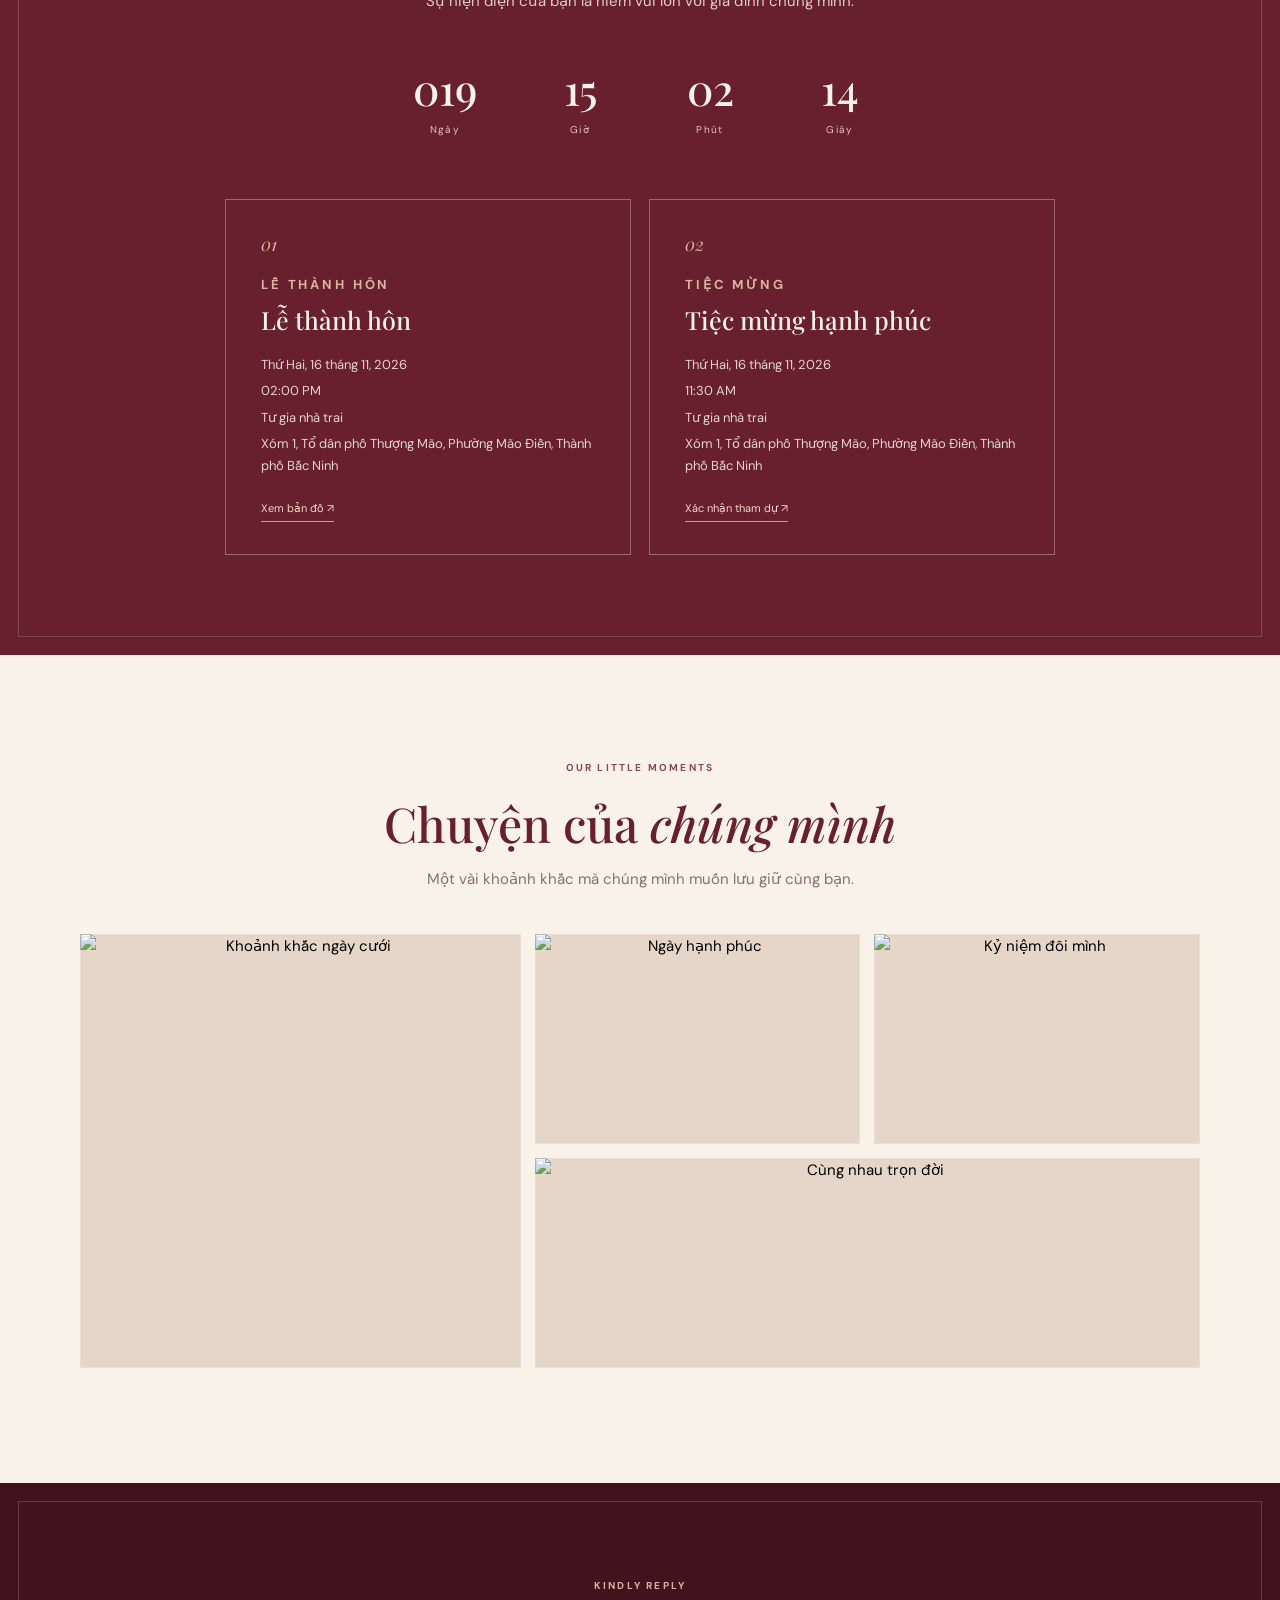
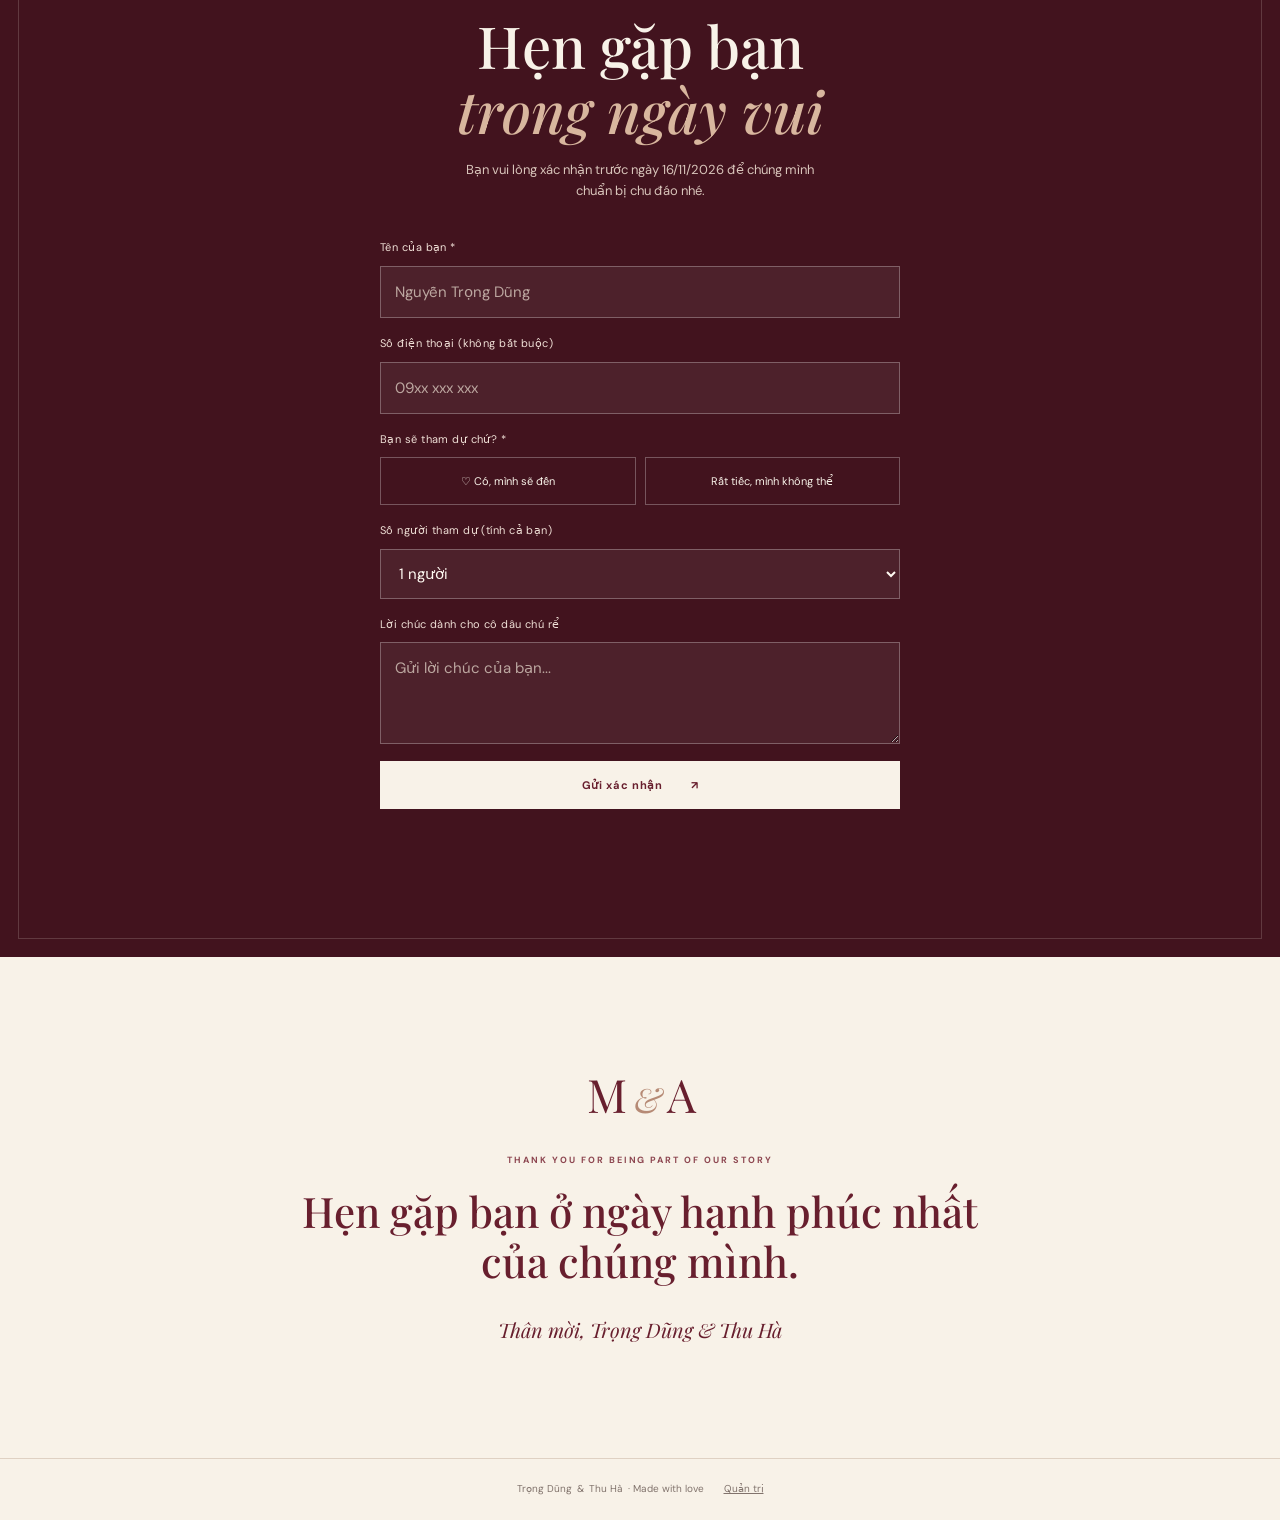
==== commit d395bc94: "Update ..." ====
--- a/index.html
+++ b/index.html
@@ -13,7 +13,7 @@
 </head>
 <body class="invitation-page">
   <header class="site-header">
-    <a class="brand" href="#home" aria-label="Về đầu trang">M <span>&</span> A</a>
+    <a class="brand" href="#home" aria-label="Về đầu trang">D <span>&</span> H</a>
     <nav class="desktop-nav" aria-label="Điều hướng chính">
       <a href="#story">Lời ngỏ</a><a href="#details">Ngày trọng đại</a><a href="#gallery">Album</a><a href="#rsvp">Xác nhận tham dự</a>
     </nav>
@@ -23,7 +23,7 @@
   <main>
     <section class="hero section-shell" id="home">
       <div class="hero-copy">
-        <p class="eyebrow" data-bind="eyebrow">Ngày chung đôi · 2026</p>
+        <p class="eyebrow" data-bind="eyebrow">Ngày chung đôi</p>
         <h1><span data-bind="bride">Trọng Dũng</span><i>&</i><span data-bind="groom">Thu Hà</span></h1>
         <p class="hero-subtitle" data-bind="heroMessage">Một hành trình mới bắt đầu từ hôm nay.</p>
         <div class="hero-date"><span data-bind="dateText">Thứ Hai, 16 tháng 11, 2026</span><span class="date-line"></span><span data-bind="timeText">14:00 AM</span></div>
@@ -37,7 +37,7 @@
     </section>
 
     <section class="intro-section section-shell" id="story">
-      <p class="eyebrow">DEAR FAMILY & FRIENDS</p>
+      <p class="eyebrow">Thân gửi gia đình và bạn bè</p>
       <div class="ornament">✳</div>
       <h2 data-bind="introTitle">Chúng mình sắp về chung một nhà!</h2>
       <p class="body-copy" data-bind="introText">Sau những ngày tháng cùng nhau viết nên câu chuyện nhỏ, chúng mình mong được chia sẻ khoảnh khắc đặc biệt này với những người thân yêu nhất.</p>
@@ -47,12 +47,12 @@
     <section class="details-section" id="details">
       <div class="details-inner section-shell">
         <div class="details-heading">
-          <p class="eyebrow eyebrow-light">THE WEDDING DAY</p>
+          <p class="eyebrow eyebrow-light">Lễ Thành Hôn</p>
           <h2>Ngày chúng mình<br><em>nên duyên</em></h2>
           <p data-bind="detailsMessage">Sự hiện diện của bạn là niềm vui lớn với gia đình chúng mình.</p>
         </div>
         <div class="countdown" aria-label="Đếm ngược đến ngày cưới">
-          <div><strong id="days">000</strong><span>Ngày</span></div>
+          <div><strong id="days">00</strong><span>Ngày</span></div>
           <div><strong id="hours">00</strong><span>Giờ</span></div>
           <div><strong id="minutes">00</strong><span>Phút</span></div>
           <div><strong id="seconds">00</strong><span>Giây</span></div>
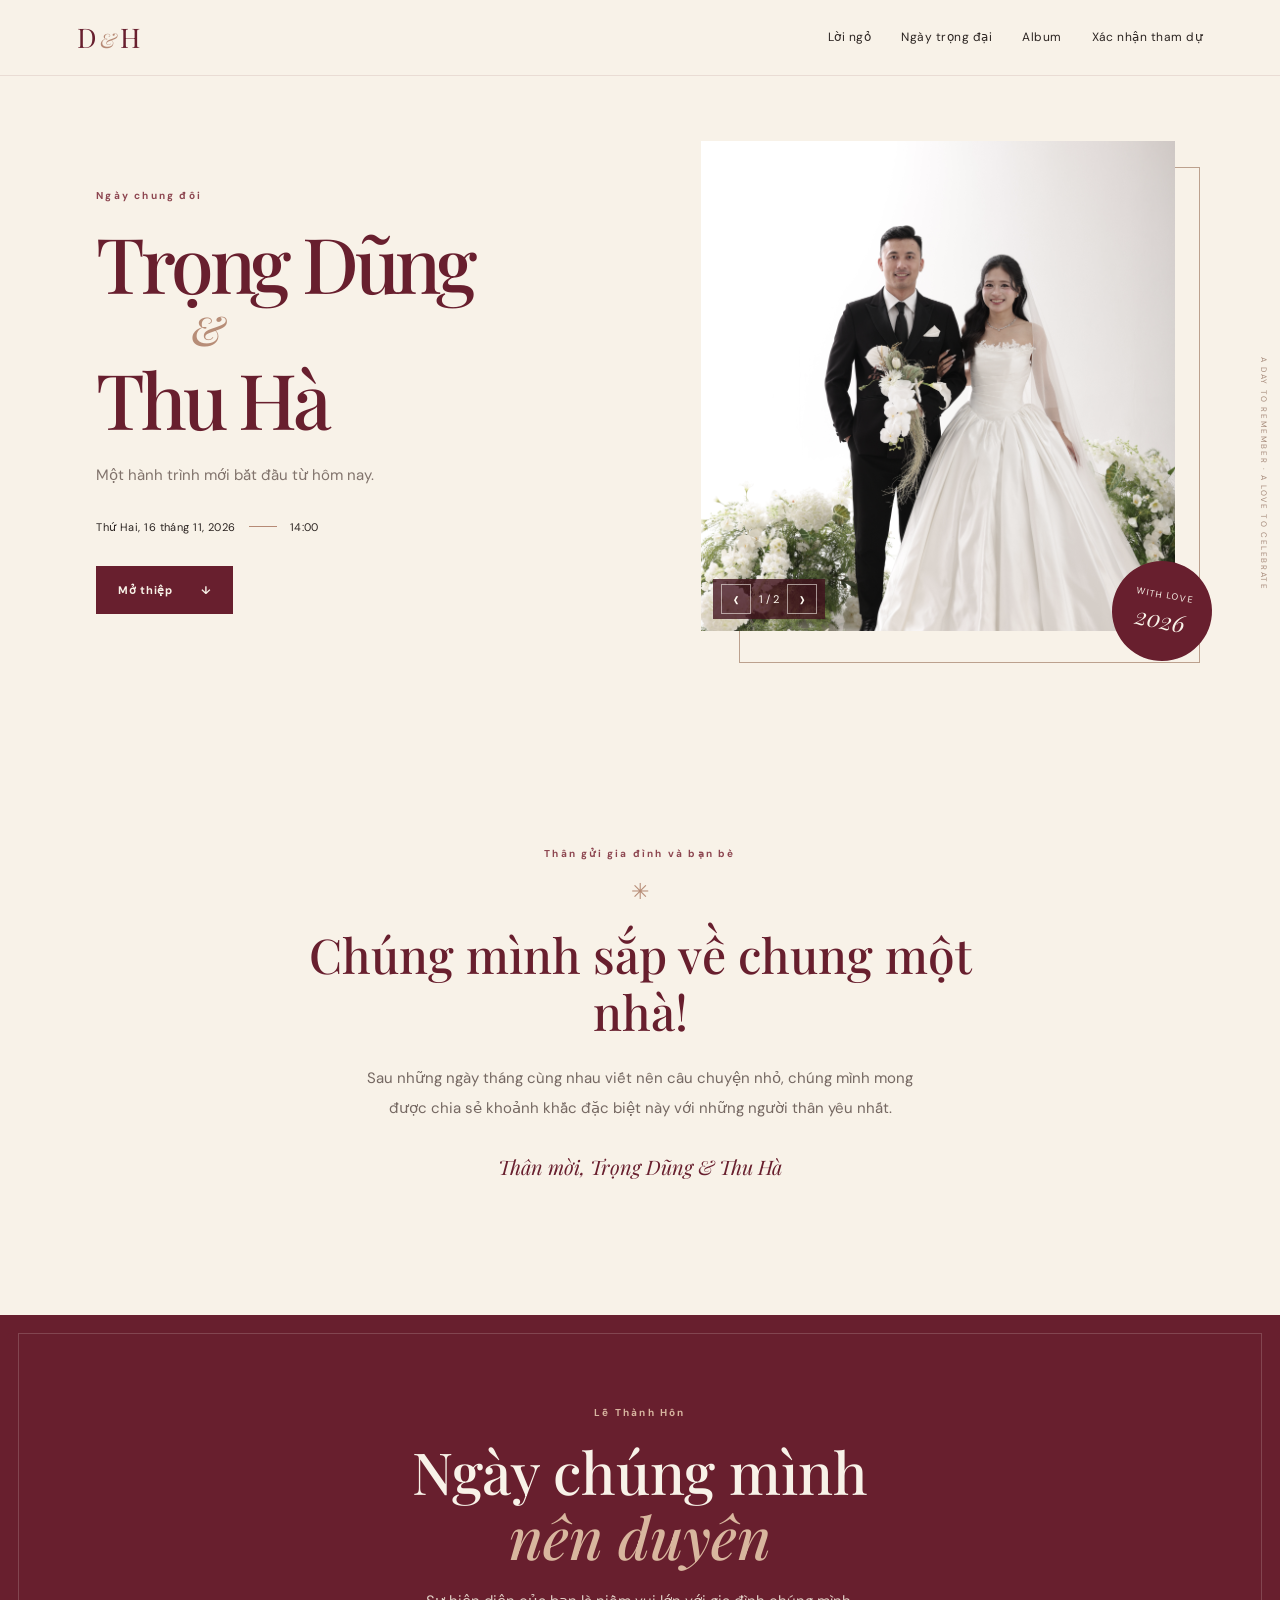
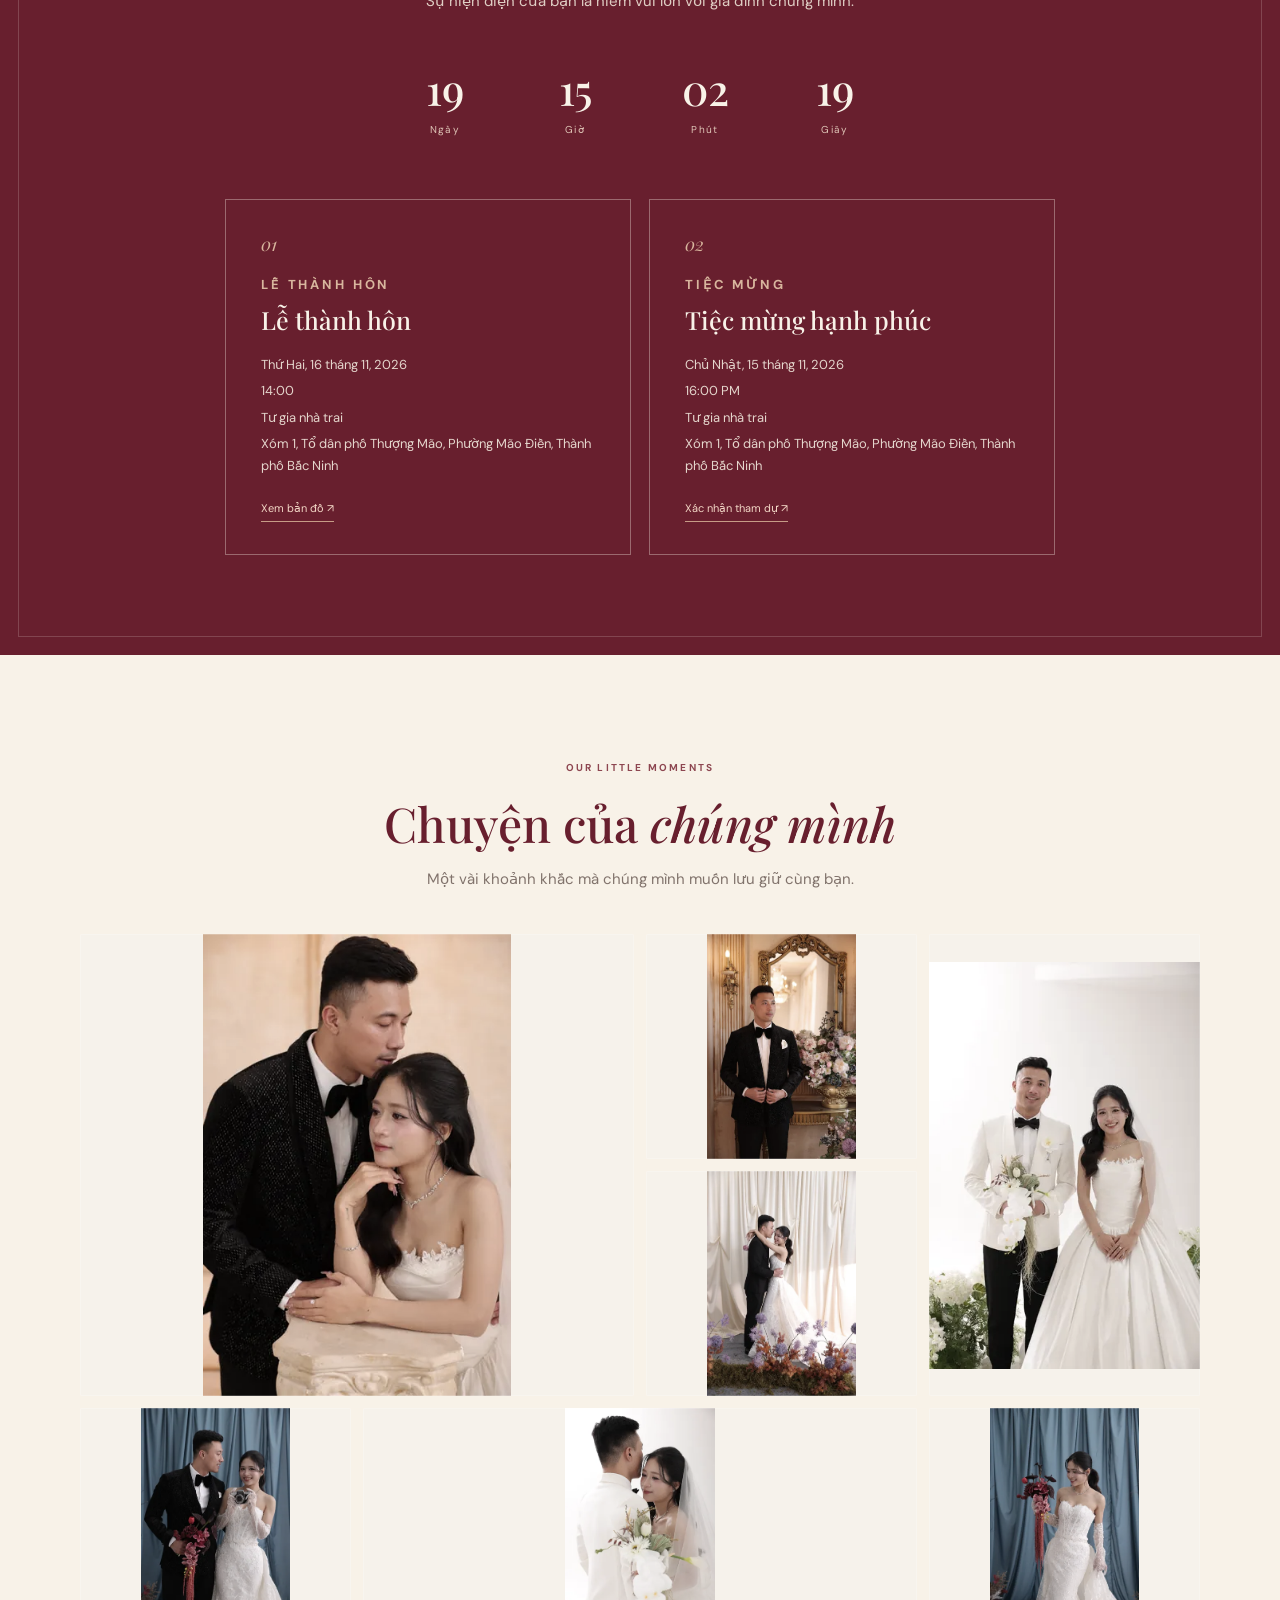
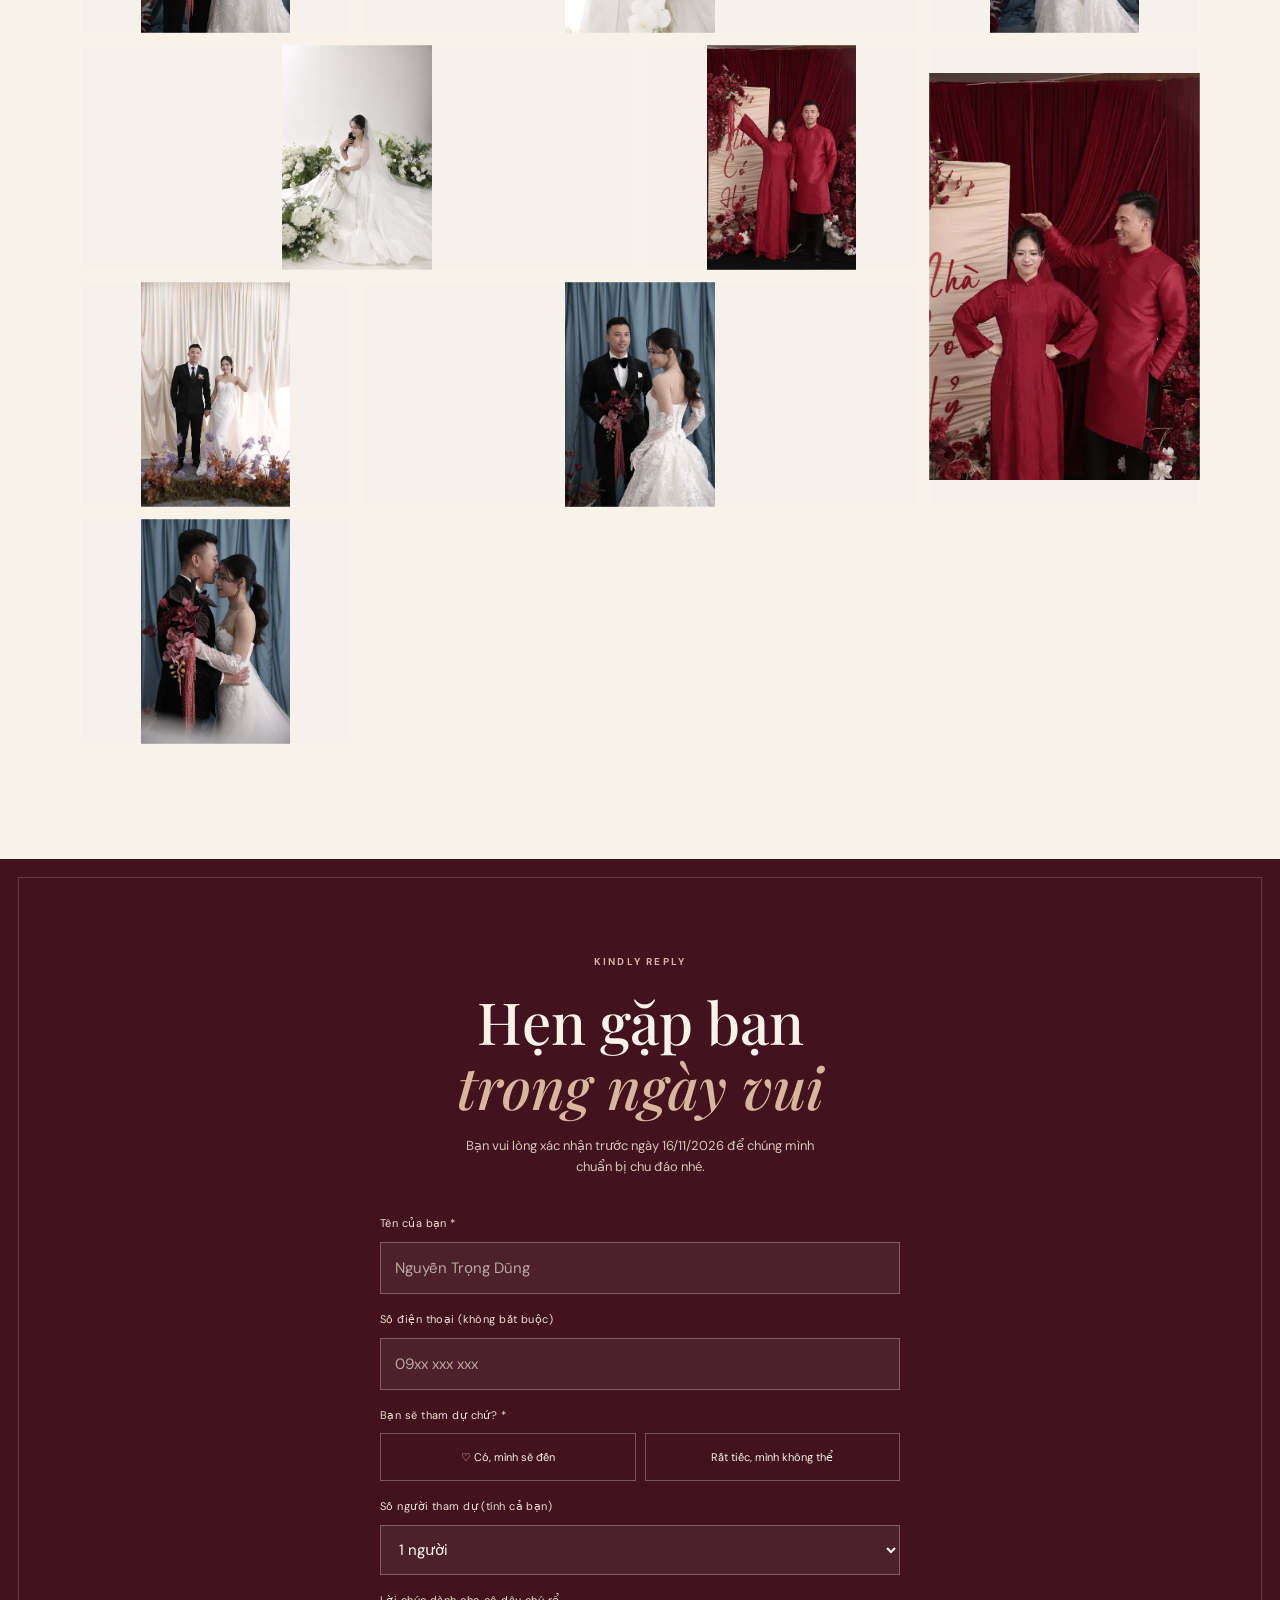
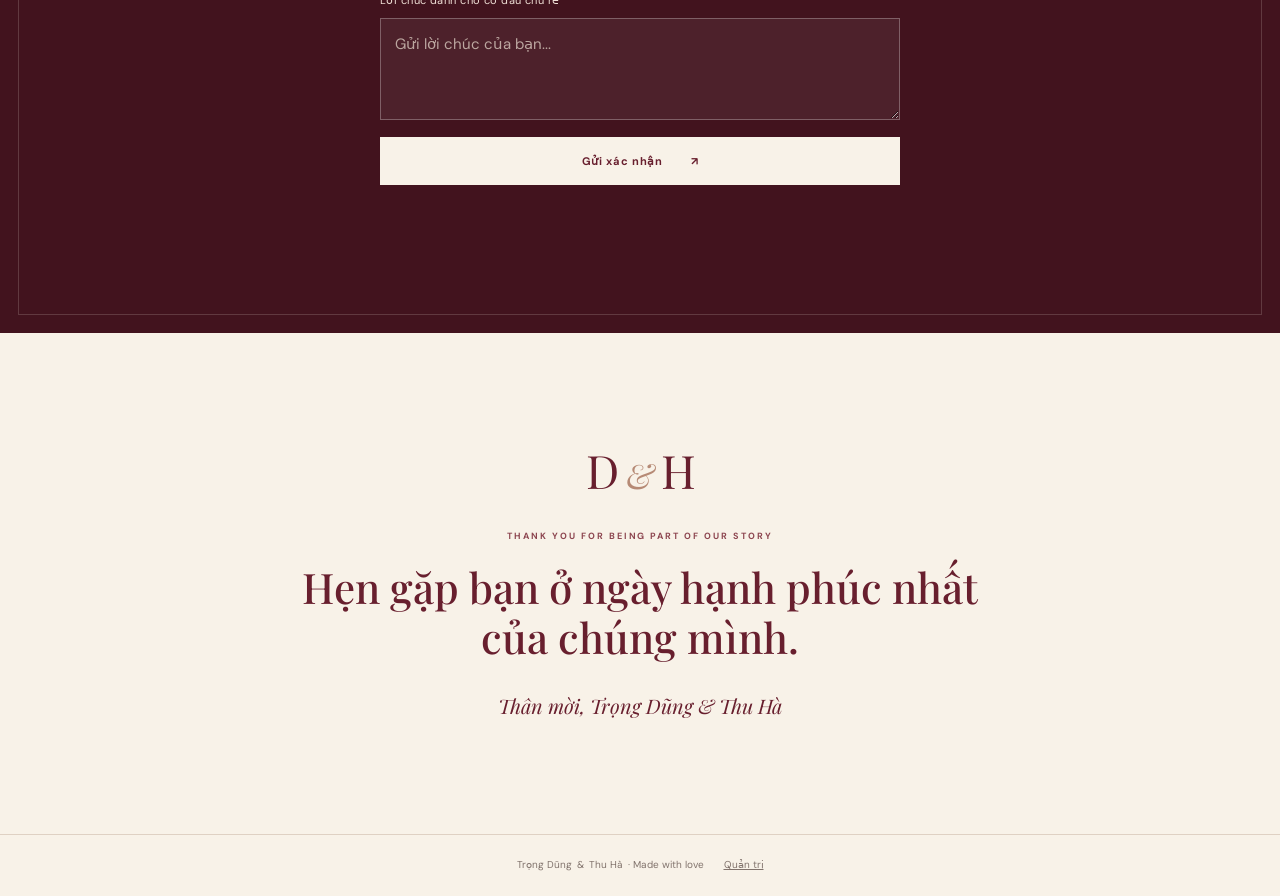
==== commit ee8df49d: "Update ..." ====
--- a/index.html
+++ b/index.html
@@ -9,7 +9,7 @@
   <link rel="preconnect" href="https://fonts.googleapis.com">
   <link rel="preconnect" href="https://fonts.gstatic.com" crossorigin>
   <link href="https://fonts.googleapis.com/css2?family=DM+Sans:wght@400;500;600;700&family=Playfair+Display:ital,wght@0,500;0,600;0,700;1,500;1,600&display=swap" rel="stylesheet">
-  <link rel="stylesheet" href="style.css">
+  <link rel="stylesheet" href="style.css?v=20261023-7">
 </head>
 <body class="invitation-page">
   <header class="site-header">
@@ -30,7 +30,14 @@
         <a class="button button-dark" href="#details"> Mở thiệp <span aria-hidden="true">↓</span></a>
       </div>
       <div class="hero-image-wrap">
-        <div class="hero-image" id="heroImage" role="img" aria-label="Ảnh cô dâu chú rể"></div>
+        <div class="hero-image" id="heroImage">
+          <img id="heroSlide" class="hero-slide" src="Phóng_WAGO1064.JPG" alt="Ảnh cưới của Trọng Dũng và Thu Hà">
+          <div class="hero-controls" aria-label="Điều khiển ảnh bìa">
+            <button type="button" id="heroPrev" aria-label="Ảnh trước">‹</button>
+            <span id="heroSlideCount" aria-live="polite">1 / 1</span>
+            <button type="button" id="heroNext" aria-label="Ảnh tiếp theo">›</button>
+          </div>
+        </div>
         <div class="image-stamp">WITH LOVE<br><span>2026</span></div>
       </div>
       <div class="hero-vertical">A DAY TO REMEMBER · A LOVE TO CELEBRATE</div>
@@ -70,7 +77,7 @@
           <article class="event-card">
             <span class="event-icon">02</span><p class="eyebrow">TIỆC MỪNG</p>
             <h3 data-bind="receptionTitle">Tiệc mừng hạnh phúc</h3>
-            <p data-bind="dateText">Chủ nhật, 15 tháng 11, 2026</p>
+            <p data-bind="receptionDateText">Chủ nhật, 15 tháng 11, 2026</p>
             <p data-bind="receptionTime">16:00</p>
             <p data-bind="venue">Tư gia nhà trai</p>
             <p data-bind="address">Xóm 1, Tổ dân phố Thượng Mão, Phường Mão Điền, Thành phố Bắc Ninh</p>
@@ -107,7 +114,7 @@
     </section>
 
     <section class="closing-section section-shell">
-      <div class="closing-mark">M <span>&</span> A</div>
+      <div class="closing-mark">D <span>&</span> H</div>
       <p class="eyebrow">THANK YOU FOR BEING PART OF OUR STORY</p>
       <h2 data-bind="closingText">Hẹn gặp bạn ở ngày hạnh phúc nhất của chúng mình.</h2>
       <p class="signature" data-bind="signature">Thân mời, Trọng Dũng & Thu Hà</p>
@@ -115,6 +122,6 @@
   </main>
 
   <footer class="site-footer"><span data-bind="bride">Trọng Dũng</span> & <span data-bind="groom">Thu Hà</span> · Made with love <a href="admin.html">Quản trị</a></footer>
-  <script src="app.js"></script>
+  <script src="app.js?v=20261023-8"></script>
 </body>
 </html>
--- a/style.css
+++ b/style.css
@@ -1,3 +1,57 @@
  :root{--wine:#681f2e;--wine-deep:#42131e;--wine-light:#8d4650;--cream:#f8f2e8;--paper:#fffaf2;--ink:#2b2421;--muted:#81736c;--line:#dfd1c3;--serif:"Playfair Display",Georgia,serif;--sans:"DM Sans",Arial,sans-serif}*{box-sizing:border-box}html{scroll-behavior:smooth;scroll-padding-top:80px}body{margin:0;background:var(--cream);color:var(--ink);font-family:var(--sans);font-size:15px;line-height:1.65}a{color:inherit;text-decoration:none}button,input,textarea,select{font:inherit}.site-header{height:76px;padding:0 6vw;display:flex;align-items:center;justify-content:space-between;background:var(--cream);position:sticky;top:0;z-index:20;border-bottom:1px solid rgba(104,31,46,.1)}.brand,.closing-mark{font-family:var(--serif);font-size:27px;color:var(--wine);letter-spacing:-2px}.brand span,.closing-mark span{font-style:italic;font-size:.75em;color:#b68a75}.desktop-nav{display:flex;gap:30px;font-size:12px;letter-spacing:.04em}.desktop-nav a:hover,.text-link:hover{color:#a15b5b}.menu-toggle{display:none;border:0;background:none;color:var(--wine);font-size:24px}.section-shell{width:min(1120px,88vw);margin:auto}.hero{min-height:650px;display:grid;grid-template-columns:1fr .92fr;align-items:center;gap:7%;padding-top:65px;padding-bottom:85px;position:relative}.hero-copy{padding:35px 0 35px 3%}.eyebrow{font-size:10px;letter-spacing:.22em;font-weight:700;color:var(--wine-light);margin:0 0 18px}.hero h1{font:500 clamp(48px,6vw,82px)/1.03 var(--serif);letter-spacing:-.055em;color:var(--wine);margin:0 0 25px;display:flex;flex-direction:column}.hero h1 i{font-size:.53em;font-weight:500;padding:7px 0 8px 18%;color:#b78d77}.hero-subtitle{color:var(--muted);max-width:340px;margin-bottom:28px}.hero-date{display:flex;gap:13px;align-items:center;font-size:11px;letter-spacing:.04em;margin:30px 0}.date-line{width:28px;height:1px;background:#b68a75}.button{min-height:48px;padding:0 22px;display:inline-flex;align-items:center;justify-content:center;gap:28px;border:0;cursor:pointer;letter-spacing:.06em;font-size:11px;font-weight:700;transition:transform .2s,background .2s}.button:hover{transform:translateY(-2px)}.button-dark{background:var(--wine);color:var(--cream)}.button-cream{background:var(--cream);color:var(--wine);width:100%;margin-top:8px}.hero-image-wrap{position:relative;padding:0 5% 6% 0}.hero-image{height:490px;background:#d7c2b2 url("https://images.unsplash.com/photo-1519741497674-611481863552?auto=format&fit=crop&w=1100&q=85") center/cover no-repeat;filter:saturate(.7)}.hero-image-wrap:after{content:"";position:absolute;z-index:-1;top:5%;right:0;width:92%;height:95%;border:1px solid #bca18e}.image-stamp{position:absolute;right:-12px;bottom:0;background:var(--wine);color:var(--cream);width:100px;height:100px;border-radius:50%;display:grid;place-content:center;text-align:center;font-size:9px;letter-spacing:.15em;line-height:1.8;transform:rotate(10deg)}.image-stamp span{font:italic 24px var(--serif);letter-spacing:0}.hero-vertical{position:absolute;right:-5.5vw;top:42%;writing-mode:vertical-rl;font-size:8px;letter-spacing:.2em;color:#a68b7b}.intro-section{text-align:center;padding:100px 0 115px;max-width:720px}.intro-section .eyebrow{margin-bottom:12px}.ornament{font-size:22px;color:#b78d77;margin:12px}.intro-section h2,.section-heading h2,.closing-section h2{font:500 clamp(30px,4vw,48px)/1.2 var(--serif);color:var(--wine);margin:15px 0 22px}.body-copy{max-width:560px;margin:0 auto;color:#756862;line-height:2}.signature{font:italic 20px var(--serif);color:var(--wine);margin-top:30px}.details-section{background:var(--wine);color:var(--cream);padding:90px 0 100px;position:relative;overflow:hidden}.details-section:before{content:"";position:absolute;inset:18px;border:1px solid rgba(248,242,232,.18);pointer-events:none}.details-inner{position:relative}.details-heading{text-align:center;max-width:560px;margin:auto}.eyebrow-light{color:#d7b5a0}.details-heading h2,.rsvp-card h2{font:500 clamp(38px,5vw,58px)/1.12 var(--serif);margin:0 0 20px}.details-heading h2 em,.rsvp-card h2 em{color:#d8b69e;font-weight:500}.details-heading>p:last-child{color:#e0cfc5}.countdown{display:flex;justify-content:center;gap:clamp(20px,6vw,75px);margin:45px 0 60px}.countdown div{display:flex;flex-direction:column;text-align:center;min-width:55px}.countdown strong{font:500 clamp(30px,4vw,43px) var(--serif);font-variant-numeric:tabular-nums}.countdown span{font-size:10px;color:#dfc5b7;letter-spacing:.13em;margin-top:5px}.event-grid{display:grid;grid-template-columns:1fr 1fr;gap:18px;max-width:830px;margin:auto}.event-card{border:1px solid rgba(248,242,232,.35);padding:32px 35px;position:relative}.event-icon{font:italic 18px var(--serif);color:#d8b69e;display:block;margin-bottom:18px}.event-card .eyebrow{color:#d8b69e;margin-bottom:8px}.event-card h3{font:500 25px var(--serif);margin:0 0 18px}.event-card p{margin:5px 0;color:#e4d5cc;font-size:13px}.event-card .text-link{display:inline-block;border-bottom:1px solid #c69c87;margin-top:18px;padding-bottom:4px;color:#f3d7c6;font-size:11px}.gallery-section{padding:105px 0 115px}.section-heading{text-align:center;margin-bottom:42px}.section-heading h2{margin:0 0 15px}.section-heading>p:last-child{color:var(--muted)}.gallery-grid{display:grid;grid-template-columns:1.15fr .85fr .85fr;grid-template-rows:210px 210px;gap:14px}.gallery-item{position:relative;overflow:hidden;background:#e5d6c9;cursor:pointer;border:0;padding:0;min-height:170px}.gallery-item:first-child{grid-row:span 2}.gallery-item:nth-child(4){grid-column:2 / 4}.gallery-item img{width:100%;height:100%;object-fit:cover;display:block;transition:transform .6s;filter:saturate(.72)}.gallery-item:hover img{transform:scale(1.04)}.gallery-item:after{content:"";position:absolute;inset:0;border:1px solid rgba(255,255,255,.2);pointer-events:none}.rsvp-section{background:var(--wine-deep);padding:95px 6vw;display:flex;justify-content:center;position:relative}.rsvp-section:before{content:"";position:absolute;inset:18px;border:1px solid rgba(248,242,232,.17);pointer-events:none}.rsvp-card{width:min(520px,100%);color:var(--cream);position:relative}.rsvp-card>.eyebrow,.rsvp-card h2{text-align:center}.rsvp-card h2{margin-bottom:16px}.rsvp-intro{text-align:center;color:#d8c4ba;font-size:13px;margin:0 auto 30px;max-width:380px}.rsvp-form{display:flex;flex-direction:column;gap:9px}.rsvp-form>label{font-size:11px;letter-spacing:.04em;margin-top:7px;color:#f0e0d7}.rsvp-form input:not([type=radio]),.rsvp-form textarea,.rsvp-form select{width:100%;background:rgba(255,255,255,.06);border:1px solid rgba(255,255,255,.28);padding:13px 14px;color:#fffaf2;border-radius:0;outline:none}.rsvp-form input::placeholder,.rsvp-form textarea::placeholder{color:#bca7a0}.rsvp-form select option{color:#2b2421}.rsvp-form input:focus,.rsvp-form textarea:focus,.rsvp-form select:focus{border-color:#e4c1aa}.radio-cards{display:grid;grid-template-columns:1fr 1fr;gap:9px}.radio-cards label{cursor:pointer}.radio-cards input{position:absolute;opacity:0}.radio-cards span{display:flex;align-items:center;justify-content:center;min-height:48px;border:1px solid rgba(255,255,255,.28);font-size:11px;padding:8px;text-align:center}.radio-cards input:checked+span{background:var(--cream);color:var(--wine)}.form-feedback{min-height:20px;text-align:center;font-size:12px;color:#e6c7b4}.closing-section{text-align:center;padding:100px 0 95px;max-width:700px}.closing-mark{font-size:46px;margin-bottom:20px}.closing-section h2{font-size:clamp(28px,4vw,42px)}.closing-section .eyebrow{font-size:9px}.site-footer{border-top:1px solid var(--line);padding:22px 6vw;display:flex;justify-content:center;align-items:center;gap:5px;font-size:10px;color:var(--muted)}.site-footer a{margin-left:15px;text-decoration:underline}.menu-toggle{cursor:pointer}
 .admin-page{background:#f4efe7;min-height:100vh}.admin-header{background:var(--wine);color:var(--cream);padding:20px max(5vw,20px);display:flex;align-items:center;justify-content:space-between;gap:20px}.admin-header h1{font:500 25px var(--serif);margin:0}.admin-header p{font-size:12px;margin:4px 0 0;color:#e2cfc5}.admin-header .button{background:var(--cream);color:var(--wine)}.admin-layout{width:min(1160px,92vw);margin:35px auto 70px;display:grid;grid-template-columns:220px 1fr;gap:25px;align-items:start}.admin-sidebar{background:#fffaf4;padding:15px;position:sticky;top:20px;border:1px solid var(--line)}.admin-tab{display:block;width:100%;text-align:left;border:0;background:transparent;padding:12px 13px;cursor:pointer;color:#655750;font-size:13px}.admin-tab.active,.admin-tab:hover{background:#f0e4d9;color:var(--wine)}.admin-main{min-width:0}.admin-panel{display:none;background:#fffaf4;border:1px solid var(--line);padding:clamp(20px,4vw,38px)}.admin-panel.active{display:block}.admin-panel h2{font:500 30px var(--serif);color:var(--wine);margin:0 0 8px}.panel-desc{color:var(--muted);font-size:13px;margin:0 0 25px}.admin-form{display:grid;grid-template-columns:1fr 1fr;gap:16px}.field{display:flex;flex-direction:column;gap:6px}.field.full{grid-column:1/-1}.field label{font-size:12px;font-weight:600;color:#554741}.field input,.field textarea,.field select{border:1px solid #d9cabe;background:white;padding:11px 12px;width:100%;min-width:0;color:var(--ink);border-radius:0}.field input:focus,.field textarea:focus{outline:1px solid var(--wine)}.admin-actions{display:flex;gap:10px;flex-wrap:wrap;margin-top:22px}.admin-button{background:var(--wine);color:white;border:0;padding:12px 17px;font-size:12px;cursor:pointer}.admin-button.secondary{background:transparent;color:var(--wine);border:1px solid var(--wine)}.notice{background:#f3e8dc;padding:12px 14px;font-size:12px;color:#6c4a3c;margin:15px 0;line-height:1.6}.admin-status{font-size:12px;color:#39714d;min-height:20px;margin-top:12px}.table-wrap{overflow-x:auto}.rsvp-table{border-collapse:collapse;width:100%;font-size:12px;margin-top:15px}.rsvp-table th,.rsvp-table td{padding:11px 10px;border-bottom:1px solid var(--line);text-align:left;white-space:nowrap}.rsvp-table th{color:var(--wine);background:#f5ece3}.rsvp-table td:last-child{white-space:normal}.empty-state{padding:30px;text-align:center;color:var(--muted);font-size:13px}.photo-fields{display:grid;grid-template-columns:1fr 1fr;gap:14px}.photo-row{border:1px solid var(--line);padding:13px;min-width:0}.photo-row label{font-size:11px;display:block;margin-bottom:6px}.photo-row input{width:100%;padding:9px;border:1px solid var(--line);margin-bottom:8px}.photo-row img{width:100%;height:110px;object-fit:cover;background:#eee;display:block}.danger{color:#8a2936}.small{font-size:11px;color:var(--muted)}
 @media(max-width:760px){.site-header{height:64px;padding:0 6vw}.menu-toggle{display:block}.desktop-nav{display:none;position:absolute;top:64px;left:0;right:0;background:var(--cream);padding:18px 6vw 24px;flex-direction:column;gap:16px;border-bottom:1px solid var(--line)}.desktop-nav.open{display:flex}.hero{grid-template-columns:1fr;gap:28px;padding-top:48px;padding-bottom:70px;width:86vw}.hero-copy{padding:0}.hero h1{font-size:clamp(54px,14vw,78px)}.hero-image-wrap{width:90%;margin:0 auto}.hero-image{height:370px}.hero-vertical{display:none}.hero-date{flex-wrap:wrap}.intro-section{padding:75px 0 85px}.details-section{padding:75px 0}.event-grid{grid-template-columns:1fr;max-width:470px}.event-card{padding:25px}.countdown{gap:clamp(15px,5vw,35px);margin:35px 0 45px}.countdown div{min-width:42px}.gallery-section{padding:75px 0}.gallery-grid{grid-template-columns:1fr 1fr;grid-template-rows:230px 160px 160px}.gallery-item:first-child{grid-row:span 2}.gallery-item:nth-child(4){grid-column:auto}.gallery-item:nth-child(5){grid-column:1/-1}.rsvp-section{padding:75px 7vw}.closing-section{padding:75px 0}.admin-header{align-items:flex-start;flex-direction:column}.admin-layout{grid-template-columns:1fr;margin-top:20px}.admin-sidebar{position:static;display:flex;overflow-x:auto;padding:7px;gap:4px}.admin-tab{white-space:nowrap;width:auto}.admin-form{grid-template-columns:1fr}.field.full{grid-column:auto}.photo-fields{grid-template-columns:1fr 1fr}.site-footer{flex-wrap:wrap;text-align:center}}@media(max-width:400px){.hero-image{height:310px}.gallery-grid{grid-template-rows:190px 130px 130px}.countdown{gap:12px}.countdown strong{font-size:28px}.countdown span{font-size:9px}.radio-cards{grid-template-columns:1fr}.photo-fields{grid-template-columns:1fr}}
+.hero-image{position:relative;overflow:hidden;filter:none}.hero-slide{display:block;width:100%;height:100%;object-fit:cover;filter:saturate(.7);opacity:1;transition:opacity .45s ease}.hero-slide.is-changing{opacity:0}.hero-controls{position:absolute;z-index:2;left:12px;bottom:12px;display:flex;align-items:center;gap:8px;padding:5px 8px;background:rgba(66,19,30,.78);color:#fffaf2;font-size:11px}.hero-controls button{width:30px;height:30px;border:1px solid rgba(255,250,242,.55);background:transparent;color:inherit;font-size:23px;line-height:1;cursor:pointer}.hero-controls button:focus-visible{outline:2px solid #fffaf2;outline-offset:2px}@media(prefers-reduced-motion:reduce){.hero-slide{transition:none}}
+
+
+.gallery-carousel{position:relative;width:100%;height:min(68vw,640px);min-height:360px;overflow:hidden;background:#e5d6c9;touch-action:pan-y pinch-zoom;user-select:none;isolation:isolate}
+.gallery-track{display:flex;width:100%;height:100%;will-change:transform;transition:transform .62s cubic-bezier(.22,.68,0,1);cursor:grab}
+.gallery-track.is-dragging{cursor:grabbing}
+.gallery-slide{position:relative;flex:0 0 100%;width:100%;height:100%;overflow:hidden;border:0;padding:0;background:#f8f2e8;cursor:zoom-in}
+.gallery-slide img{display:block;width:100%;height:100%;object-fit:contain;filter:saturate(.9);pointer-events:none;-webkit-user-drag:none}
+.gallery-arrow{position:absolute;z-index:2;top:50%;display:grid;place-items:center;width:46px;height:46px;border:1px solid rgba(255,250,242,.78);border-radius:50%;background:rgba(66,19,30,.55);color:#fffaf2;font:32px/1 Georgia,serif;transform:translateY(-50%);cursor:pointer;transition:background .2s,transform .2s}
+.gallery-arrow:hover{background:rgba(66,19,30,.86);transform:translateY(-50%) scale(1.06)}
+.gallery-previous{left:18px}.gallery-next{right:18px}
+.gallery-count{position:absolute;z-index:2;right:18px;bottom:18px;padding:5px 10px;background:rgba(66,19,30,.72);color:#fffaf2;font-size:11px;letter-spacing:.08em;font-variant-numeric:tabular-nums}
+.gallery-dots{position:absolute;z-index:2;left:50%;bottom:22px;display:flex;align-items:center;gap:7px;transform:translateX(-50%)}
+.gallery-dot{width:7px;height:7px;padding:0;border:0;border-radius:50%;background:rgba(255,250,242,.56);cursor:pointer;transition:width .25s,background .25s}
+.gallery-dot.active{width:20px;border-radius:8px;background:#fffaf2}
+.gallery-arrow:focus-visible,.gallery-dot:focus-visible,.gallery-slide:focus-visible{outline:2px solid #fffaf2;outline-offset:-4px}
+@media(max-width:760px){.gallery-carousel{height:min(72vh,650px);min-height:390px}.gallery-arrow{width:40px;height:40px}.gallery-previous{left:10px}.gallery-next{right:10px}.gallery-count{right:12px;bottom:14px}.gallery-dots{bottom:20px;gap:6px}}
+@media(prefers-reduced-motion:reduce){.gallery-track,.gallery-arrow,.gallery-dot{transition:none}}
+
+
+.gallery-grid{grid-template-columns:repeat(4,minmax(0,1fr));grid-template-rows:none;grid-auto-rows:clamp(145px,18vw,225px);grid-auto-flow:dense;gap:12px}
+.gallery-item{min-height:0;border-radius:2px}
+.gallery-item:first-child{grid-column:span 2;grid-row:span 2}
+.gallery-item:nth-child(7n+3){grid-row:span 2}
+.gallery-item:nth-child(7n+5){grid-column:span 2}
+.gallery-item img{object-fit:cover}
+.gallery-lightbox{position:fixed;inset:0;z-index:100;background:rgba(20,10,12,.96);display:grid;place-items:center;padding:22px;overscroll-behavior:contain}
+.gallery-viewer{position:relative;width:min(1180px,100%);height:min(92dvh,900px);display:grid;grid-template-rows:minmax(0,1fr) 82px;gap:16px}
+.gallery-viewer-image-area{position:relative;min-height:0;overflow:hidden;touch-action:pan-y pinch-zoom;display:grid;place-items:center;background:#140c0e}
+.gallery-viewer-image{width:100%;height:100%;object-fit:contain;transition:opacity .22s ease;user-select:none;-webkit-user-drag:none}
+.gallery-viewer-image.is-changing{opacity:.25}
+.gallery-viewer-count{position:absolute;top:16px;left:16px;padding:6px 11px;background:rgba(0,0,0,.45);color:#fff;font-size:12px;font-variant-numeric:tabular-nums}
+.gallery-viewer-arrow,.gallery-viewer-close{position:absolute;z-index:2;border:1px solid rgba(255,255,255,.55);background:rgba(35,18,22,.55);color:#fff;cursor:pointer;display:grid;place-items:center;transition:background .2s,transform .2s}
+.gallery-viewer-arrow:hover,.gallery-viewer-close:hover{background:rgba(104,31,46,.9)}
+.gallery-viewer-arrow{top:50%;width:48px;height:48px;border-radius:50%;font:32px/1 Georgia,serif;transform:translateY(-50%)}
+.gallery-viewer-arrow:hover{transform:translateY(-50%) scale(1.06)}
+.gallery-viewer-previous{left:16px}.gallery-viewer-next{right:16px}
+.gallery-viewer-close{top:12px;right:12px;width:42px;height:42px;border-radius:50%;font-size:28px;line-height:1}
+.gallery-thumbnails{display:flex;justify-content:center;gap:8px;overflow-x:auto;overflow-y:hidden;padding:4px 2px 8px;scrollbar-width:thin;scrollbar-color:#b68a75 transparent}
+.gallery-thumbnail{flex:0 0 76px;height:68px;padding:2px;border:1px solid rgba(255,255,255,.26);background:transparent;opacity:.58;cursor:pointer;transition:opacity .2s,border-color .2s,transform .2s}
+.gallery-thumbnail img{display:block;width:100%;height:100%;object-fit:cover}
+.gallery-thumbnail:hover{opacity:.9;transform:translateY(-2px)}
+.gallery-thumbnail.active{opacity:1;border:2px solid #e4c1aa}
+.gallery-viewer-arrow:focus-visible,.gallery-viewer-close:focus-visible,.gallery-thumbnail:focus-visible{outline:2px solid #fff;outline-offset:3px}
+@media(max-width:760px){.gallery-grid{grid-template-columns:repeat(2,minmax(0,1fr));grid-template-rows:none;grid-auto-rows:clamp(140px,46vw,230px);gap:9px}.gallery-item:first-child{grid-column:span 2;grid-row:span 2}.gallery-item:nth-child(7n+3){grid-row:auto}.gallery-item:nth-child(7n+5){grid-column:auto}.gallery-lightbox{padding:10px}.gallery-viewer{height:94dvh;grid-template-rows:minmax(0,1fr) 72px;gap:10px}.gallery-viewer-arrow{width:40px;height:40px}.gallery-viewer-previous{left:9px}.gallery-viewer-next{right:9px}.gallery-thumbnail{flex-basis:58px;height:58px}.gallery-thumbnails{justify-content:flex-start}}
+@media(prefers-reduced-motion:reduce){.gallery-viewer-image,.gallery-thumbnail,.gallery-viewer-arrow,.gallery-viewer-close{transition:none}}
+
+.gallery-item{background:#f8f2e8}
+.gallery-item img{object-fit:contain;background:#f8f2e8}
+.gallery-viewer-image-area{display:block}
+.gallery-viewer-track{position:absolute;inset:0;display:flex;width:300%;height:100%;will-change:transform;transition:transform .42s cubic-bezier(.22,.68,0,1)}
+.gallery-viewer-slide{display:block;flex:0 0 33.333333%;width:33.333333%;height:100%;object-fit:contain;background:#140c0e;user-select:none;-webkit-user-drag:none}
+.gallery-thumbnail img{object-fit:contain;background:#f8f2e8}
+@media(prefers-reduced-motion:reduce){.gallery-viewer-track{transition:none}}
